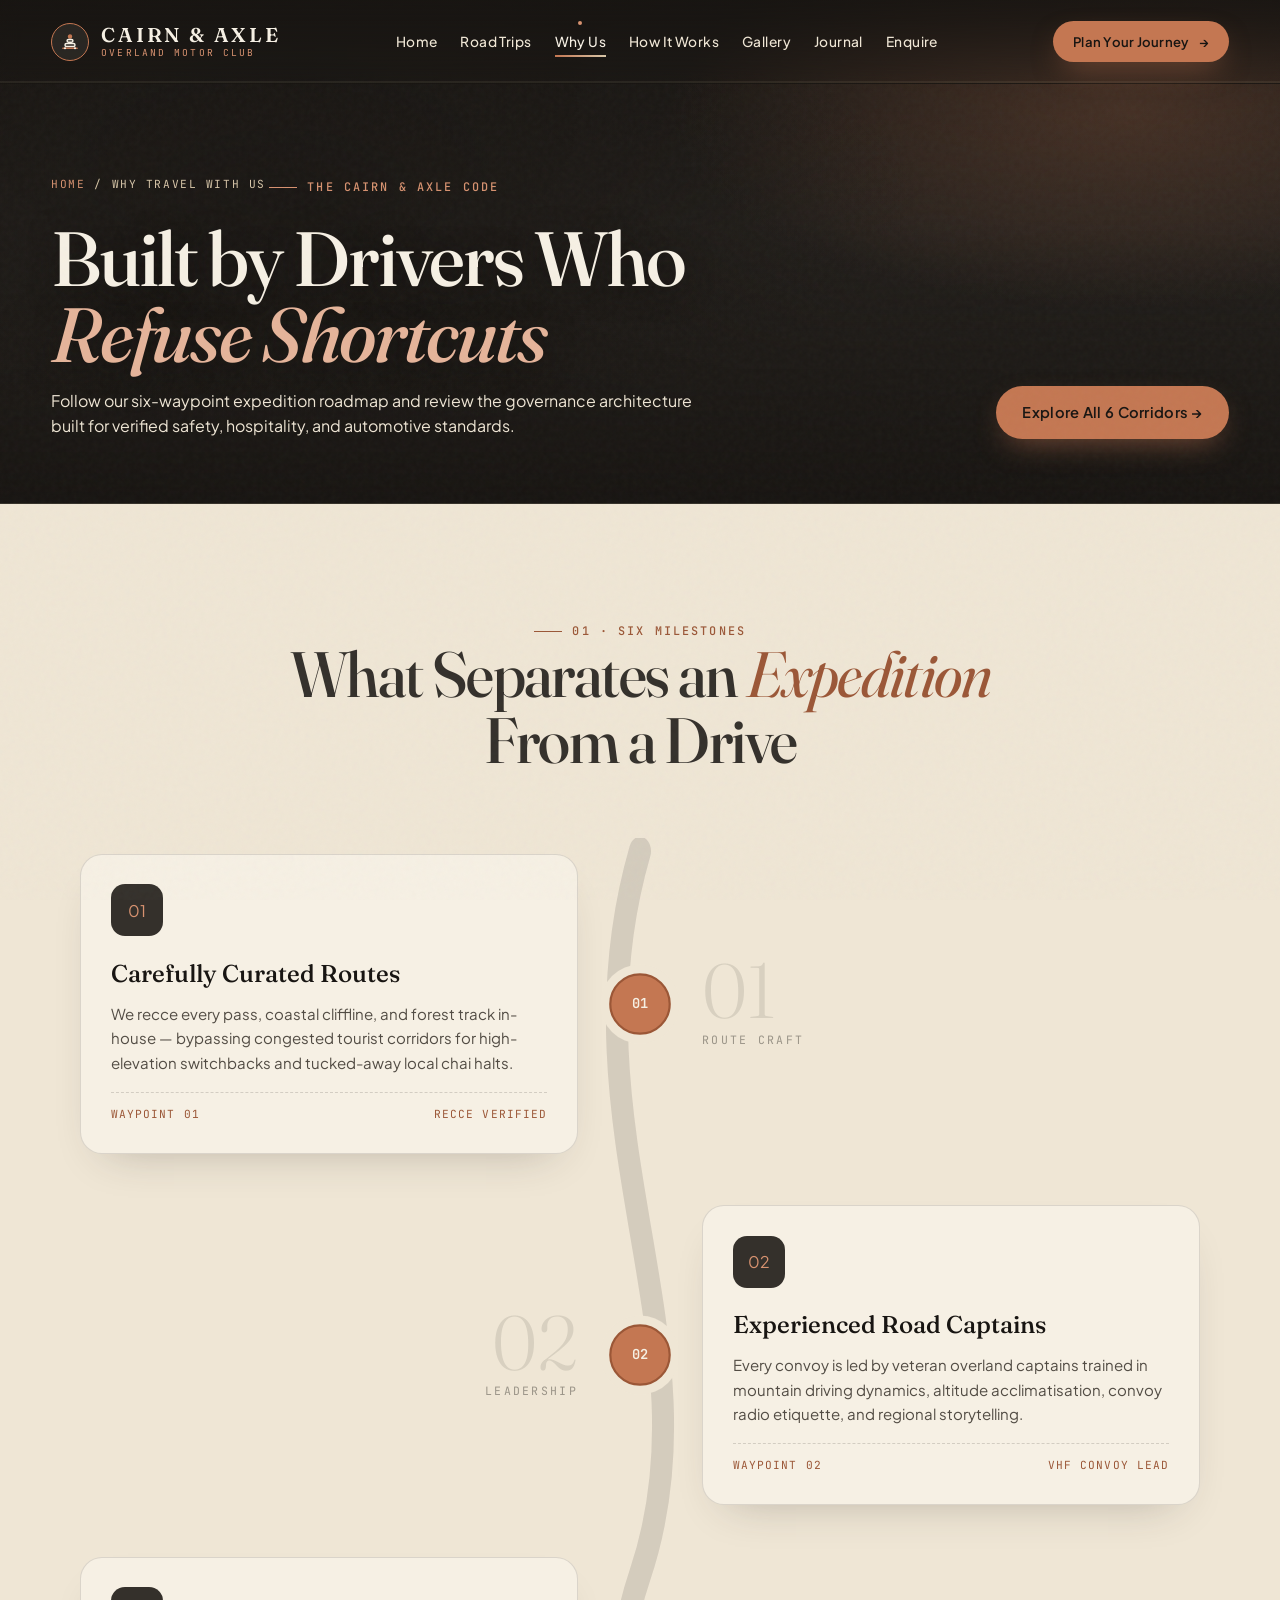
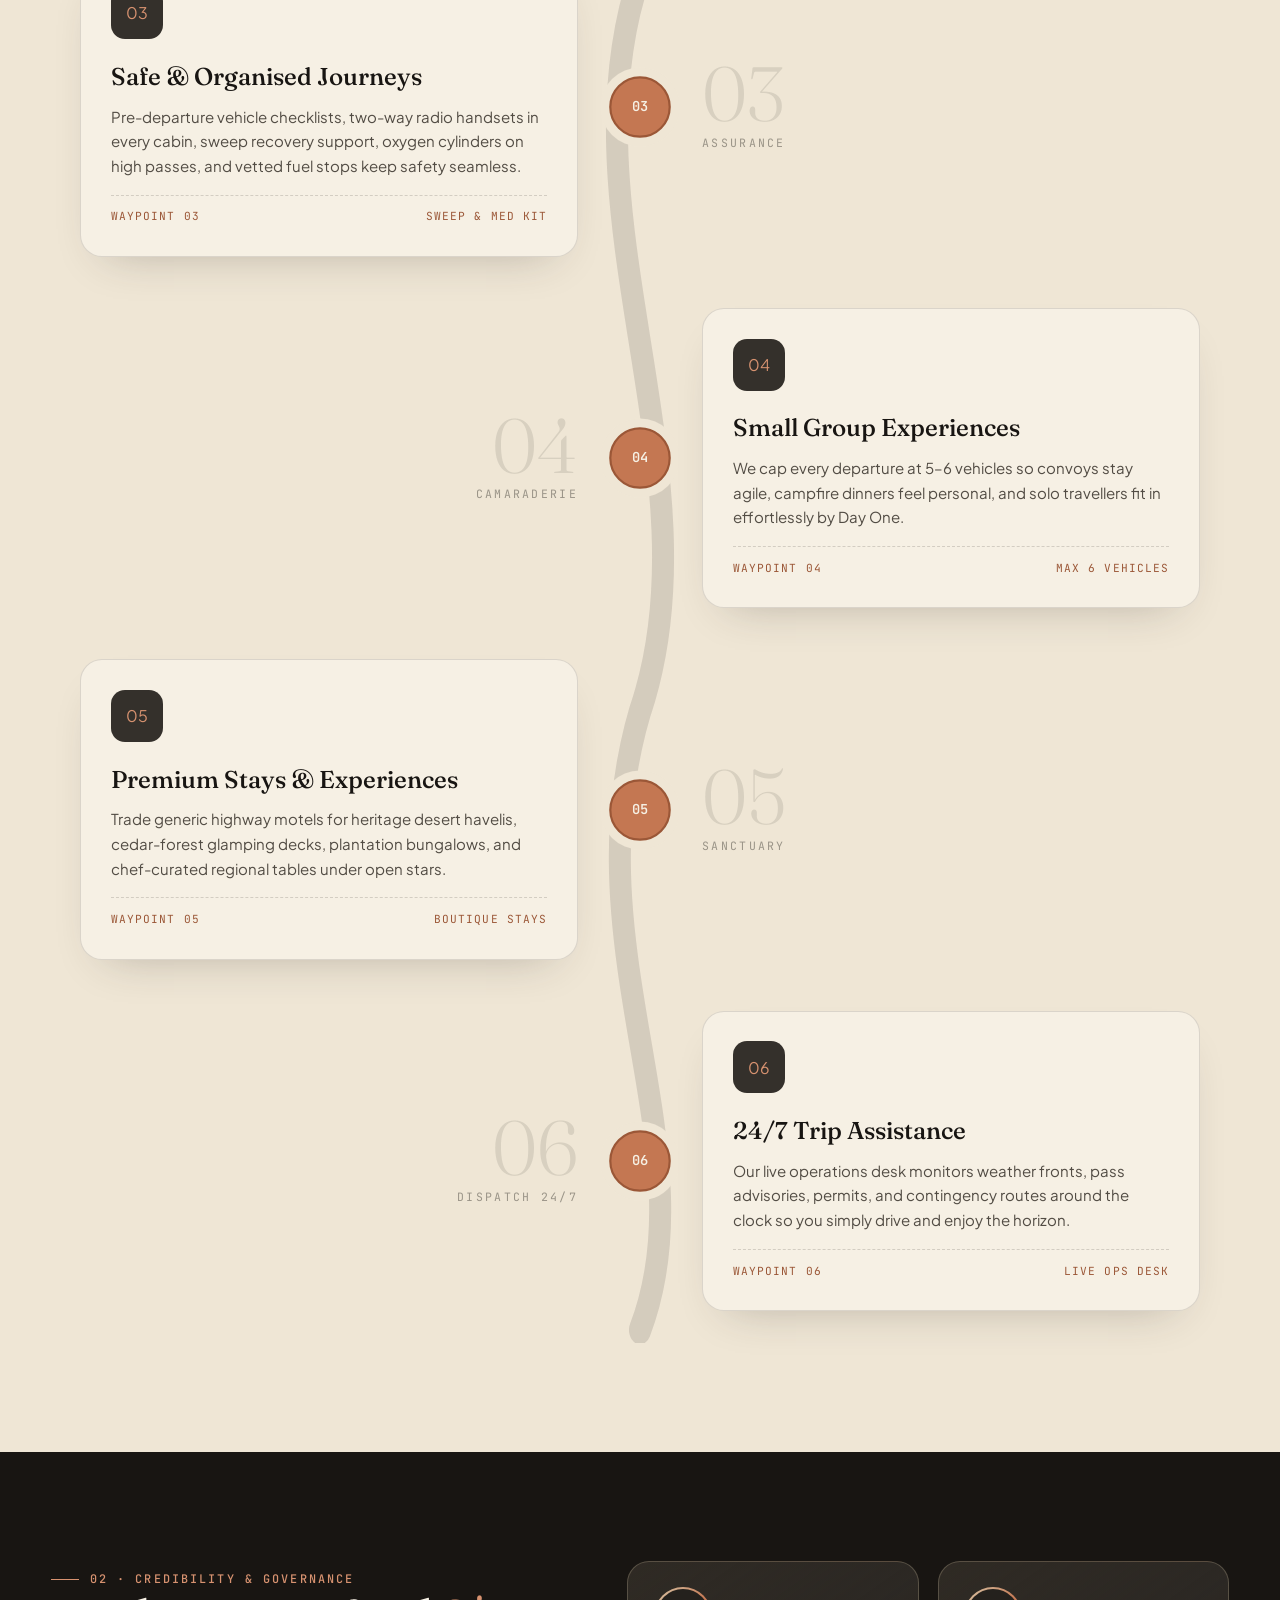
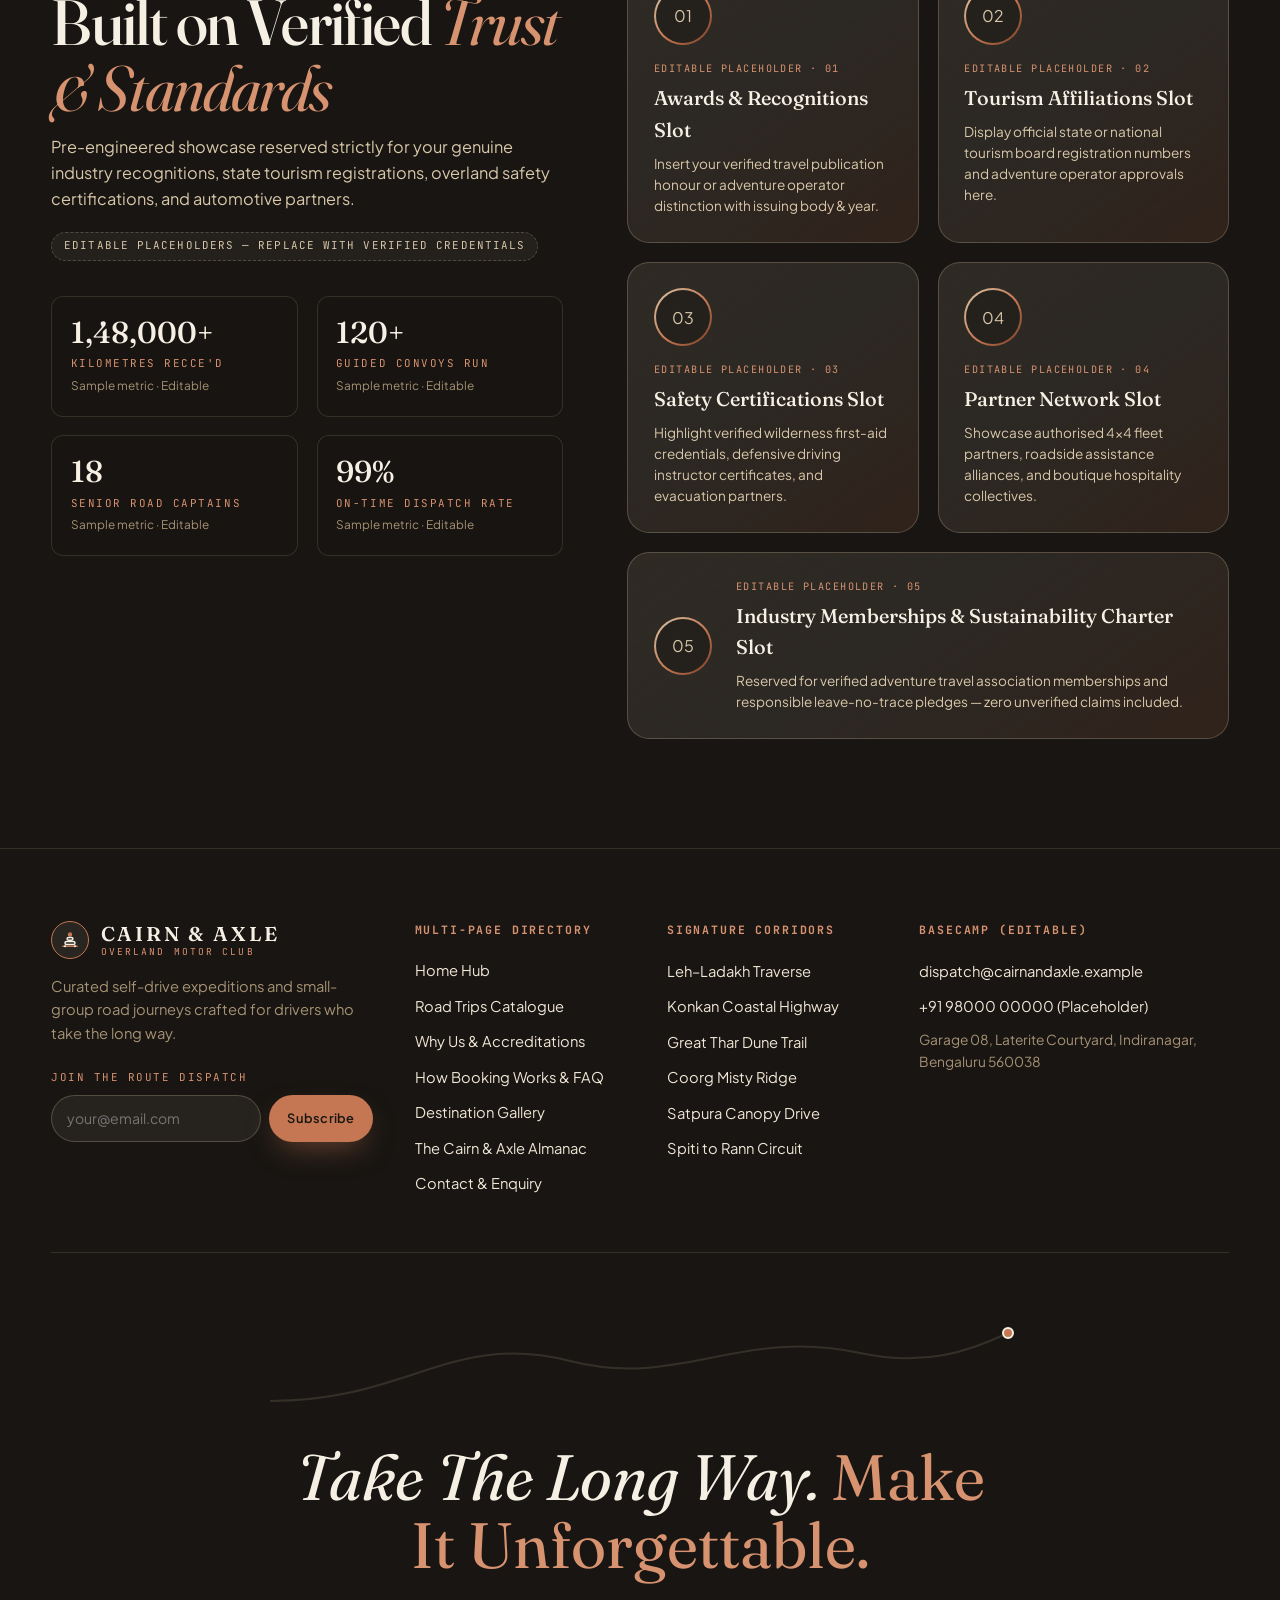
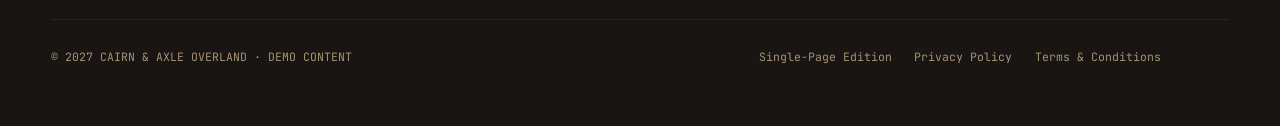
==== about.html @ 03e0a307 "Add Meridian single-page site and Cairn & Axle multi-page overland website" ====
<!DOCTYPE html>
<html lang="en">
<head>
  <meta charset="UTF-8">
  <meta name="viewport" content="width=device-width, initial-scale=1.0">
  <title>Why Travel With Us &amp; Accreditations — CAIRN &amp; AXLE</title>
  <meta name="description" content="Discover Cairn & Axle's six road-trip milestones, experienced road captains, convoy safety systems, and editable accreditation slots.">
  <meta name="theme-color" content="#34302B">
  <link rel="preconnect" href="https://fonts.googleapis.com">
  <link rel="preconnect" href="https://fonts.gstatic.com" crossorigin>
  <link href="https://fonts.googleapis.com/css2?family=Fraunces:ital,opsz,wght@0,9..144,300..800;1,9..144,300..600&family=JetBrains+Mono:wght@400;500;600&family=Plus+Jakarta+Sans:wght@400;500;600;700&display=swap" rel="stylesheet">
  <link rel="stylesheet" href="assets/styles.css">
  <link rel="expect" href="#page-hero" blocking="render">
</head>
<body data-page="about">
  <a href="#main-content" class="skip-link">Skip to main content</a>
  <div class="custom-cursor" id="customCursor" aria-hidden="true"></div>

  <header class="site-header" id="siteHeader">
    <div class="nav-inner">
      <a href="home.html" class="brand-logo"><span class="brand-mark" aria-hidden="true"><svg width="20" height="20" viewBox="0 0 24 24" fill="none" stroke="currentColor" stroke-width="1.75" stroke-linecap="round" stroke-linejoin="round"><circle cx="12" cy="5.5" r="1.8" fill="#C47752" stroke="#C47752"/><rect x="8.5" y="9" width="7" height="3.2" rx="1.6"/><rect x="6" y="13.8" width="12" height="3.6" rx="1.8"/><path d="M3.5 19.5h17" stroke="#C47752" stroke-width="2"/><circle cx="6" cy="19.5" r="1.3" fill="#F6F0E4" stroke="none"/><circle cx="18" cy="19.5" r="1.3" fill="#F6F0E4" stroke="none"/></svg></span><span class="brand-wordmark"><strong>CAIRN &amp; AXLE</strong><span>Overland Motor Club</span></span></a>
      <nav aria-label="Primary navigation">
        <ul class="nav-links">
          <li><a href="home.html" class="nav-link">Home</a></li>
          <li><a href="trips.html" class="nav-link">Road Trips</a></li>
          <li><a href="about.html" class="nav-link is-active" aria-current="page">Why Us</a></li>
          <li><a href="how-it-works.html" class="nav-link">How It Works</a></li>
          <li><a href="gallery.html" class="nav-link">Gallery</a></li>
          <li><a href="journal.html" class="nav-link">Journal</a></li>
          <li><a href="contact.html" class="nav-link">Enquire</a></li>
        </ul>
      </nav>
      <div class="nav-actions">
        <a href="contact.html" class="btn btn--primary nav-cta magnetic"><span>Plan Your Journey</span> &rarr;</a>
        <button type="button" class="menu-toggle" id="menuToggle" aria-expanded="false" aria-controls="mobileDrawer" aria-label="Toggle navigation menu"><span></span><span></span></button>
      </div>
    </div>
    <div class="scroll-progress-track" aria-hidden="true"><div class="scroll-progress-bar" id="scrollProgressBar"></div></div>
  </header>

  <div class="mobile-drawer" id="mobileDrawer" aria-hidden="true">
    <nav aria-label="Mobile navigation">
      <ul class="mobile-nav-list">
        <li><a href="home.html">Home <span>01</span></a></li>
        <li><a href="trips.html">Road Trips <span>02</span></a></li>
        <li><a href="about.html" aria-current="page">Why Us &amp; Accreditations <span>03</span></a></li>
        <li><a href="how-it-works.html">How It Works &amp; FAQ <span>04</span></a></li>
        <li><a href="gallery.html">Visual Gallery <span>05</span></a></li>
        <li><a href="journal.html">Travel Journal <span>06</span></a></li>
        <li><a href="contact.html">Contact &amp; Enquiry <span>07</span></a></li>
      </ul>
    </nav>
    <div class="mobile-drawer-footer"><a href="contact.html" class="btn btn--primary" style="width:100%;">Plan My Road Trip</a></div>
  </div>

  <main id="main-content">
    <section class="page-hero" id="page-hero" aria-labelledby="about-hero-title">
      <div class="hero-backdrop" id="heroParallax">
        <img src="https://images.unsplash.com/photo-1506744038136-46273834b3fb?auto=format&fit=crop&w=1800&q=85" alt="Winding mountain valley road framed by alpine cliffs" class="hero-bg-img" fetchpriority="high" width="1800" height="1000">
      </div>
      <div class="hero-scrim" aria-hidden="true"></div>
      <div class="container page-hero-grid">
        <div>
          <nav class="breadcrumb" aria-label="Breadcrumb"><a href="home.html">Home</a> <span>/</span> <span>Why Travel With Us</span></nav>
          <span class="eyebrow">The Cairn &amp; Axle Code</span>
          <h1 class="page-hero-title" id="about-hero-title" style="margin-top:0.55rem;">Built by Drivers Who <em>Refuse Shortcuts</em></h1>
          <p class="page-hero-desc">Follow our six-waypoint expedition roadmap and review the governance architecture built for verified safety, hospitality, and automotive standards.</p>
        </div>
        <div class="page-hero-meta"><a href="trips.html" class="btn btn--primary">Explore All 6 Corridors &rarr;</a></div>
      </div>
    </section>

    <!-- Winding Roadmap Journey -->
    <section class="section-sand-light" aria-labelledby="why-heading">
      <div class="container">
        <div style="max-width:760px;margin:0 auto 4rem;text-align:center;" data-slide="left">
          <span class="eyebrow eyebrow--dark">01 · Six Milestones</span>
          <h2 class="section-title section-title--on-light" id="why-heading">What Separates an <em>Expedition</em> From a Drive</h2>
        </div>

        <div class="roadmap-wrapper" id="roadmapWrapper">
          <div class="roadmap-spine" aria-hidden="true">
            <svg viewBox="0 0 240 1600" preserveAspectRatio="none">
              <path class="roadmap-asphalt" d="M 120 10 C 40 220, 200 380, 120 560 C 40 740, 200 940, 120 1120 C 50 1300, 190 1450, 120 1590" />
              <path class="roadmap-centerline" id="whyRoadmapPath" d="M 120 10 C 40 220, 200 380, 120 560 C 40 740, 200 940, 120 1120 C 50 1300, 190 1450, 120 1590" />
            </svg>
          </div>
          <div class="roadmap-stops">
            <article class="roadmap-stop" data-reveal>
              <div class="stop-card"><div class="stop-icon" aria-hidden="true">01</div><h3>Carefully Curated Routes</h3><p>We recce every pass, coastal cliffline, and forest track in-house — bypassing congested tourist corridors for high-elevation switchbacks and tucked-away local chai halts.</p><div class="stop-meta"><span>WAYPOINT 01</span><span>RECCE VERIFIED</span></div></div>
              <div class="stop-node" aria-hidden="true">01</div>
              <div class="stop-ghost" aria-hidden="true"><strong>01</strong><span>ROUTE CRAFT</span></div>
            </article>
            <article class="roadmap-stop" data-reveal>
              <div class="stop-ghost" aria-hidden="true"><strong>02</strong><span>LEADERSHIP</span></div>
              <div class="stop-node" aria-hidden="true">02</div>
              <div class="stop-card"><div class="stop-icon" aria-hidden="true">02</div><h3>Experienced Road Captains</h3><p>Every convoy is led by veteran overland captains trained in mountain driving dynamics, altitude acclimatisation, convoy radio etiquette, and regional storytelling.</p><div class="stop-meta"><span>WAYPOINT 02</span><span>VHF CONVOY LEAD</span></div></div>
            </article>
            <article class="roadmap-stop" data-reveal>
              <div class="stop-card"><div class="stop-icon" aria-hidden="true">03</div><h3>Safe &amp; Organised Journeys</h3><p>Pre-departure vehicle checklists, two-way radio handsets in every cabin, sweep recovery support, oxygen cylinders on high passes, and vetted fuel stops keep safety seamless.</p><div class="stop-meta"><span>WAYPOINT 03</span><span>SWEEP &amp; MED KIT</span></div></div>
              <div class="stop-node" aria-hidden="true">03</div>
              <div class="stop-ghost" aria-hidden="true"><strong>03</strong><span>ASSURANCE</span></div>
            </article>
            <article class="roadmap-stop" data-reveal>
              <div class="stop-ghost" aria-hidden="true"><strong>04</strong><span>CAMARADERIE</span></div>
              <div class="stop-node" aria-hidden="true">04</div>
              <div class="stop-card"><div class="stop-icon" aria-hidden="true">04</div><h3>Small Group Experiences</h3><p>We cap every departure at 5–6 vehicles so convoys stay agile, campfire dinners feel personal, and solo travellers fit in effortlessly by Day One.</p><div class="stop-meta"><span>WAYPOINT 04</span><span>MAX 6 VEHICLES</span></div></div>
            </article>
            <article class="roadmap-stop" data-reveal>
              <div class="stop-card"><div class="stop-icon" aria-hidden="true">05</div><h3>Premium Stays &amp; Experiences</h3><p>Trade generic highway motels for heritage desert havelis, cedar-forest glamping decks, plantation bungalows, and chef-curated regional tables under open stars.</p><div class="stop-meta"><span>WAYPOINT 05</span><span>BOUTIQUE STAYS</span></div></div>
              <div class="stop-node" aria-hidden="true">05</div>
              <div class="stop-ghost" aria-hidden="true"><strong>05</strong><span>SANCTUARY</span></div>
            </article>
            <article class="roadmap-stop" data-reveal>
              <div class="stop-ghost" aria-hidden="true"><strong>06</strong><span>DISPATCH 24/7</span></div>
              <div class="stop-node" aria-hidden="true">06</div>
              <div class="stop-card"><div class="stop-icon" aria-hidden="true">06</div><h3>24/7 Trip Assistance</h3><p>Our live operations desk monitors weather fronts, pass advisories, permits, and contingency routes around the clock so you simply drive and enjoy the horizon.</p><div class="stop-meta"><span>WAYPOINT 06</span><span>LIVE OPS DESK</span></div></div>
            </article>
          </div>
        </div>
      </div>
    </section>

    <!-- Awards & Accreditations (Editable Placeholders) -->
    <section class="section-obsidian" id="credentials" aria-labelledby="credentials-heading">
      <div class="container">
        <div class="credentials-layout">
          <div data-slide="left">
            <span class="eyebrow">02 · Credibility &amp; Governance</span>
            <h2 class="section-title" id="credentials-heading">Built on Verified <em>Trust &amp; Standards</em></h2>
            <p class="section-lead">Pre-engineered showcase reserved strictly for your genuine industry recognitions, state tourism registrations, overland safety certifications, and automotive partners.</p>
            <div style="margin-top:1.15rem;"><span class="demo-pill">Editable Placeholders — Replace With Verified Credentials</span></div>
            <div class="metrics-grid">
              <div class="metric-box" data-slide="left" data-slide-delay="1"><div class="metric-value" data-counter="148000" data-suffix="+">0</div><span class="metric-label">Kilometres Recce'd</span><span class="metric-note">Sample metric · Editable</span></div>
              <div class="metric-box" data-slide="right" data-slide-delay="2"><div class="metric-value" data-counter="120" data-suffix="+">0</div><span class="metric-label">Guided Convoys Run</span><span class="metric-note">Sample metric · Editable</span></div>
              <div class="metric-box" data-slide="left" data-slide-delay="3"><div class="metric-value" data-counter="18" data-suffix="">0</div><span class="metric-label">Senior Road Captains</span><span class="metric-note">Sample metric · Editable</span></div>
              <div class="metric-box" data-slide="right" data-slide-delay="4"><div class="metric-value" data-counter="99" data-suffix="%">0</div><span class="metric-label">On-Time Dispatch Rate</span><span class="metric-note">Sample metric · Editable</span></div>
            </div>
          </div>

          <div class="crest-grid" data-reveal>
            <article class="crest-card"><div class="crest-emblem"><div class="crest-emblem-inner">01</div></div><span class="crest-tag">Editable Placeholder · 01</span><h3>Awards &amp; Recognitions Slot</h3><p>Insert your verified travel publication honour or adventure operator distinction with issuing body &amp; year.</p></article>
            <article class="crest-card"><div class="crest-emblem"><div class="crest-emblem-inner">02</div></div><span class="crest-tag">Editable Placeholder · 02</span><h3>Tourism Affiliations Slot</h3><p>Display official state or national tourism board registration numbers and adventure operator approvals here.</p></article>
            <article class="crest-card"><div class="crest-emblem"><div class="crest-emblem-inner">03</div></div><span class="crest-tag">Editable Placeholder · 03</span><h3>Safety Certifications Slot</h3><p>Highlight verified wilderness first-aid credentials, defensive driving instructor certificates, and evacuation partners.</p></article>
            <article class="crest-card"><div class="crest-emblem"><div class="crest-emblem-inner">04</div></div><span class="crest-tag">Editable Placeholder · 04</span><h3>Partner Network Slot</h3><p>Showcase authorised 4x4 fleet partners, roadside assistance alliances, and boutique hospitality collectives.</p></article>
            <article class="crest-card"><div class="crest-emblem"><div class="crest-emblem-inner">05</div></div><div><span class="crest-tag">Editable Placeholder · 05</span><h3>Industry Memberships &amp; Sustainability Charter Slot</h3><p>Reserved for verified adventure travel association memberships and responsible leave-no-trace pledges — zero unverified claims included.</p></div></article>
          </div>
        </div>
      </div>
    </section>
  </main>

  <footer class="site-footer" id="footer">
    <div class="container">
      <div class="footer-grid">
        <div class="footer-brand" data-slide="left">
          <a href="home.html" class="brand-logo"><span class="brand-mark" aria-hidden="true"><svg width="20" height="20" viewBox="0 0 24 24" fill="none" stroke="currentColor" stroke-width="1.75" stroke-linecap="round" stroke-linejoin="round"><circle cx="12" cy="5.5" r="1.8" fill="#C47752" stroke="#C47752"/><rect x="8.5" y="9" width="7" height="3.2" rx="1.6"/><rect x="6" y="13.8" width="12" height="3.6" rx="1.8"/><path d="M3.5 19.5h17" stroke="#C47752" stroke-width="2"/><circle cx="6" cy="19.5" r="1.3" fill="#F6F0E4" stroke="none"/><circle cx="18" cy="19.5" r="1.3" fill="#F6F0E4" stroke="none"/></svg></span><span class="brand-wordmark"><strong>CAIRN &amp; AXLE</strong><span>Overland Motor Club</span></span></a>
          <p>Curated self-drive expeditions and small-group road journeys crafted for drivers who take the long way.</p>
          <form class="newsletter-form" id="newsletterForm" novalidate>
            <label for="nl-email" style="font-family:var(--font-mono);font-size:0.68rem;letter-spacing:0.14em;text-transform:uppercase;color:var(--terracotta-light);">Join The Route Dispatch</label>
            <div class="newsletter-row"><input type="email" id="nl-email" required autocomplete="email" placeholder="your@email.com"><button type="submit" class="btn btn--primary" style="padding:0.68rem 1.15rem;font-size:0.8rem;">Subscribe</button></div>
            <div class="newsletter-status" id="newsletterStatus" role="status" aria-live="polite"></div>
          </form>
        </div>
        <div class="footer-col" data-slide="left" data-slide-delay="1">
          <h3>Multi-Page Directory</h3>
          <ul class="footer-links">
            <li><a href="home.html">Home Hub</a></li>
            <li><a href="trips.html">Road Trips Catalogue</a></li>
            <li><a href="about.html">Why Us &amp; Accreditations</a></li>
            <li><a href="how-it-works.html">How Booking Works &amp; FAQ</a></li>
            <li><a href="gallery.html">Destination Gallery</a></li>
            <li><a href="journal.html">The Cairn &amp; Axle Almanac</a></li>
            <li><a href="contact.html">Contact &amp; Enquiry</a></li>
          </ul>
        </div>
        <div class="footer-col" data-slide="right" data-slide-delay="2">
          <h3>Signature Corridors</h3>
          <ul class="footer-links">
            <li><a href="trip-detail.html?id=leh-ladakh">Leh–Ladakh Traverse</a></li>
            <li><a href="trip-detail.html?id=konkan-coast">Konkan Coastal Highway</a></li>
            <li><a href="trip-detail.html?id=thar-desert">Great Thar Dune Trail</a></li>
            <li><a href="trip-detail.html?id=coorg-ridge">Coorg Misty Ridge</a></li>
            <li><a href="trip-detail.html?id=satpura-canopy">Satpura Canopy Drive</a></li>
            <li><a href="trip-detail.html?id=spiti-rann">Spiti to Rann Circuit</a></li>
          </ul>
        </div>
        <div class="footer-col" data-slide="right" data-slide-delay="3">
          <h3>Basecamp (Editable)</h3>
          <ul class="footer-links">
            <li><a href="mailto:dispatch@cairnandaxle.example">dispatch@cairnandaxle.example</a></li>
            <li><a href="tel:+910000000000">+91 98000 00000 (Placeholder)</a></li>
            <li style="color:var(--sand-muted);font-size:0.86rem;">Garage 08, Laterite Courtyard, Indiranagar, Bengaluru 560038</li>
          </ul>
        </div>
      </div>
      <div class="footer-finale" id="footerFinale">
        <svg class="footer-road-svg" viewBox="0 0 760 110" aria-hidden="true"><path class="footer-road-base" d="M 10 92 C 150 92, 190 22, 310 52 C 420 80, 480 18, 600 44 C 665 58, 710 42, 748 24"/><path class="footer-road-draw" id="footerRoadDraw" d="M 10 92 C 150 92, 190 22, 310 52 C 420 80, 480 18, 600 44 C 665 58, 710 42, 748 24"/><circle cx="748" cy="24" r="5" fill="#C47752" stroke="#F6F0E4" stroke-width="2"/></svg>
        <p class="footer-closing-quote" data-slide="left">Take The Long Way. <span>Make It Unforgettable.</span></p>
      </div>
      <div class="footer-bottom">
        <span>&copy; 2027 CAIRN &amp; AXLE OVERLAND · DEMO CONTENT</span>
        <div class="footer-legal">
          <a href="index.html">Single-Page Edition</a>
          <button type="button" data-legal="privacy">Privacy Policy</button>
          <button type="button" data-legal="terms">Terms &amp; Conditions</button>
        </div>
      </div>
    </div>
  </footer>

  <button type="button" class="scroll-top-btn" id="scrollTopBtn" aria-label="Scroll back to top">&uarr;</button>
  <dialog class="editorial-dialog" id="legalDialog" closedby="any" aria-labelledby="legalDialogTitle">
    <div class="dialog-header"><h2 id="legalDialogTitle" style="font-family:var(--font-display);font-size:1.4rem;font-weight:500;">Policy</h2><form method="dialog"><button type="submit" class="dialog-close-btn" aria-label="Close legal modal" autofocus>&times;</button></form></div>
    <div class="dossier-body story-article" id="legalDialogBody"></div>
  </dialog>

  <script src="assets/data.js"></script>
  <script src="assets/app.js"></script>
</body>
</html>
---- assets/styles.css ----
/* ==========================================================================
   CAIRN & AXLE — MULTI-PAGE DESIGN SYSTEM (assets/styles.css)
   Strict 3-Colour Brand Palette + Derived Shades/Tints/Alphas Only:
     Primary   : Charcoal Brown   #34302B
     Secondary : Burnt Terracotta #C47752
     Tertiary  : Desert Sand      #D8C7A9
   ========================================================================== */

/* Cross-Document View Transitions (Progressive Enhancement) */
@view-transition {
  navigation: auto;
}
@media (prefers-reduced-motion: reduce) {
  @view-transition {
    navigation: none;
  }
}
@media (prefers-reduced-motion: no-preference) {
  ::view-transition-old(root) {
    animation: 0.28s cubic-bezier(0.22, 1, 0.36, 1) both vt-fade-out;
  }
  ::view-transition-new(root) {
    animation: 0.36s cubic-bezier(0.22, 1, 0.36, 1) both vt-fade-in;
  }
  @keyframes vt-fade-out {
    to { opacity: 0; transform: translateX(-18px); }
  }
  @keyframes vt-fade-in {
    from { opacity: 0; transform: translateX(18px); }
  }
}

:root {
  --charcoal: #34302B;
  --charcoal-deep: #24211D;
  --charcoal-obsidian: #181512;
  --charcoal-elevated: #3E3933;
  --charcoal-muted: #524C44;

  --terracotta: #C47752;
  --terracotta-light: #D79270;
  --terracotta-pale: #E5B49A;
  --terracotta-deep: #9B5737;
  --terracotta-dark: #743E25;

  --sand: #D8C7A9;
  --sand-light: #EFE6D5;
  --sand-paper: #F6F0E4;
  --sand-deep: #BFA986;
  --sand-muted: #A69274;

  --sand-25: rgba(216, 199, 169, 0.25);
  --sand-15: rgba(216, 199, 169, 0.15);
  --sand-08: rgba(216, 199, 169, 0.08);

  --font-display: 'Fraunces', Georgia, 'Times New Roman', serif;
  --font-sans: 'Plus Jakarta Sans', system-ui, -apple-system, 'Segoe UI', sans-serif;
  --font-mono: 'JetBrains Mono', ui-monospace, SFMono-Regular, monospace;

  --container-max: 1360px;
  --gutter: clamp(1.25rem, 4vw, 3.25rem);
  --header-h: 84px;
  --header-h-compact: 66px;

  --radius-sm: 4px;
  --radius-md: 12px;
  --radius-lg: 22px;
  --radius-pill: 999px;
  --shadow-deep: 0 28px 65px -20px rgba(24, 21, 18, 0.65);
  --shadow-soft: 0 18px 40px -18px rgba(24, 21, 18, 0.35);
  --ease-editorial: cubic-bezier(0.22, 1, 0.36, 1);
  --ease-spring: cubic-bezier(0.34, 1.45, 0.64, 1);
  --slide-dist: clamp(44px, 6vw, 88px);
}

*, *::before, *::after { box-sizing: border-box; margin: 0; padding: 0; }

html {
  scroll-behavior: smooth;
  scroll-padding-top: calc(var(--header-h-compact) + 18px);
  background-color: var(--charcoal-obsidian);
  color: var(--sand-paper);
  font-family: var(--font-sans);
  font-size: 16px;
  line-height: 1.6;
  -webkit-font-smoothing: antialiased;
  overflow-x: clip;
}
@media (prefers-reduced-motion: reduce) { html { scroll-behavior: auto; } }

body {
  background-color: var(--charcoal-obsidian);
  color: var(--sand-paper);
  overflow-x: clip;
  position: relative;
}
body::after {
  content: "";
  position: fixed;
  inset: 0;
  pointer-events: none;
  z-index: 900;
  opacity: 0.032;
  background-image: url("data:image/svg+xml,%3Csvg viewBox='0 0 200 200' xmlns='http://www.w3.org/2000/svg'%3E%3Cfilter id='n'%3E%3CfeTurbulence type='fractalNoise' baseFrequency='0.85' numOctaves='3' stitchTiles='stitch'/%3E%3C/filter%3E%3Crect width='100%25' height='100%25' filter='url(%23n)'/%3E%3C/svg%3E");
}

img { display: block; max-width: 100%; height: auto; }
a { color: inherit; text-decoration: none; }
button, input, select, textarea { font: inherit; color: inherit; }
button { background: none; border: none; cursor: pointer; }
:focus-visible { outline: 2px solid var(--terracotta-light); outline-offset: 3px; }

.container { width: min(100% - (var(--gutter) * 2), var(--container-max)); margin-inline: auto; }

.visually-hidden:where(:not(:focus-within, :active)) {
  position: absolute !important;
  clip-path: inset(50%) !important;
  overflow: hidden !important;
  width: 1px !important;
  height: 1px !important;
  margin: -1px !important;
  padding: 0 !important;
  border: 0 !important;
  white-space: nowrap !important;
}

.skip-link {
  position: fixed;
  top: 12px;
  left: 16px;
  z-index: 2000;
  padding: 0.75rem 1.25rem;
  background: var(--terracotta);
  color: var(--charcoal-obsidian);
  font-weight: 700;
  border-radius: var(--radius-pill);
  transform: translateY(-150%);
}
.skip-link:focus { transform: translateY(0); }

.eyebrow {
  display: inline-flex;
  align-items: center;
  gap: 0.65rem;
  font-family: var(--font-mono);
  font-size: 0.74rem;
  font-weight: 500;
  letter-spacing: 0.18em;
  text-transform: uppercase;
  color: var(--terracotta-light);
}
.eyebrow::before { content: ""; width: 28px; height: 1px; background: currentColor; }
.eyebrow--dark { color: var(--terracotta-deep); }

.section-title {
  font-family: var(--font-display);
  font-weight: 500;
  font-variation-settings: "opsz" 96;
  letter-spacing: -0.025em;
  line-height: 1.04;
  font-size: clamp(2.25rem, 5vw, 4.35rem);
}
.section-title em { font-style: italic; font-weight: 400; color: var(--terracotta-light); }
.section-title--on-light em { color: var(--terracotta-deep); }

.demo-pill {
  display: inline-flex;
  align-items: center;
  gap: 0.45rem;
  padding: 0.3rem 0.75rem;
  border-radius: var(--radius-pill);
  font-family: var(--font-mono);
  font-size: 0.68rem;
  letter-spacing: 0.1em;
  text-transform: uppercase;
  border: 1px dashed var(--sand-25);
  color: var(--sand);
  background: rgba(52, 48, 43, 0.45);
}
.demo-pill--light {
  border-color: rgba(52, 48, 43, 0.35);
  color: var(--charcoal);
  background: rgba(216, 199, 169, 0.45);
}

.editorial-photo {
  filter: contrast(1.04) saturate(0.92) sepia(0.08);
  background-color: var(--charcoal);
}

/* Buttons & Magnetic */
.btn {
  position: relative;
  display: inline-flex;
  align-items: center;
  justify-content: center;
  gap: 0.65rem;
  padding: 0.92rem 1.65rem;
  border-radius: var(--radius-pill);
  font-weight: 600;
  font-size: 0.92rem;
  letter-spacing: 0.02em;
  transition: background-color 0.3s var(--ease-editorial), color 0.3s var(--ease-editorial), border-color 0.3s var(--ease-editorial), box-shadow 0.35s var(--ease-editorial);
  will-change: transform;
  overflow: hidden;
}
.btn--primary {
  background: var(--terracotta);
  color: var(--charcoal-obsidian);
  box-shadow: 0 12px 30px -10px rgba(196, 119, 82, 0.55);
}
.btn--primary:hover { background: var(--terracotta-light); box-shadow: 0 18px 36px -10px rgba(196, 119, 82, 0.72); }
.btn--secondary {
  background: rgba(216, 199, 169, 0.10);
  color: var(--sand-paper);
  border: 1px solid var(--sand-25);
  backdrop-filter: blur(8px);
}
.btn--secondary:hover { background: var(--sand); color: var(--charcoal-obsidian); border-color: var(--sand); }
.btn--dark { background: var(--charcoal); color: var(--sand-paper); }
.btn--dark:hover { background: var(--charcoal-obsidian); }
.btn--ghost-dark { border: 1px solid rgba(52, 48, 43, 0.35); color: var(--charcoal); }
.btn--ghost-dark:hover { background: var(--charcoal); color: var(--sand-paper); }
.btn svg { width: 17px; height: 17px; flex-shrink: 0; transition: transform 0.35s var(--ease-editorial); }
.btn:hover svg.arrow-glide { transform: translateX(4px); }

/* Custom Desktop Cursor */
.custom-cursor {
  position: fixed; top: 0; left: 0; width: 16px; height: 16px;
  border-radius: 50%; border: 1.5px solid var(--terracotta-light);
  background: rgba(196, 119, 82, 0.16); pointer-events: none; z-index: 2500;
  transform: translate3d(-100px, -100px, 0); display: none;
  align-items: center; justify-content: center;
  font-family: var(--font-mono); font-size: 0.62rem; font-weight: 600;
  letter-spacing: 0.12em; text-transform: uppercase; color: var(--charcoal-obsidian);
  transition: width 0.28s var(--ease-editorial), height 0.28s var(--ease-editorial), background-color 0.28s var(--ease-editorial), border-color 0.28s var(--ease-editorial);
}
@media (hover: hover) and (pointer: fine) and (prefers-reduced-motion: no-preference) {
  .custom-cursor.is-active { display: flex; }
  .custom-cursor.is-labeled { width: 78px; height: 78px; background: var(--terracotta); border-color: var(--sand-paper); box-shadow: 0 12px 32px rgba(24, 21, 18, 0.45); }
  .custom-cursor.is-link { width: 34px; height: 34px; background: rgba(216, 199, 169, 0.22); border-color: var(--sand); }
}

/* Sticky Transforming Header */
.site-header {
  position: fixed; top: 0; left: 0; right: 0; height: var(--header-h); z-index: 1000;
  display: flex; align-items: center;
  background: linear-gradient(180deg, rgba(24, 21, 18, 0.82) 0%, rgba(24, 21, 18, 0.15) 100%);
  border-bottom: 1px solid transparent;
  transition: background-color 0.4s var(--ease-editorial), height 0.4s var(--ease-editorial), border-color 0.4s var(--ease-editorial);
  view-transition-name: site-header;
}
.site-header.is-scrolled {
  height: var(--header-h-compact);
  background: rgba(28, 25, 22, 0.92);
  backdrop-filter: blur(14px);
  border-bottom-color: var(--sand-15);
  box-shadow: 0 12px 36px -14px rgba(12, 10, 9, 0.7);
}
@media (prefers-reduced-motion: no-preference) {
  @supports ((animation-timeline: scroll()) and (animation-range: 0% 100%)) {
    @keyframes header-condense {
      from { height: var(--header-h); background-color: rgba(24, 21, 18, 0.24); border-bottom-color: transparent; }
      to { height: var(--header-h-compact); background-color: rgba(28, 25, 22, 0.94); border-bottom-color: rgba(216, 199, 169, 0.16); }
    }
    .site-header {
      backdrop-filter: blur(10px);
      animation: header-condense auto linear both;
      animation-timeline: scroll(block root);
      animation-range: 0px 140px;
    }
  }
}

.nav-inner { width: min(100% - (var(--gutter) * 2), var(--container-max)); margin-inline: auto; display: flex; align-items: center; justify-content: space-between; gap: 1.25rem; }
.brand-logo { display: inline-flex; align-items: center; gap: 0.75rem; flex-shrink: 0; }
.brand-mark { width: 38px; height: 38px; display: grid; place-items: center; border-radius: 50%; border: 1px solid var(--terracotta); background: rgba(52, 48, 43, 0.65); color: var(--sand-paper); transition: transform 0.5s var(--ease-editorial), border-color 0.3s ease; }
.brand-logo:hover .brand-mark { transform: rotate(22deg); border-color: var(--sand); }
.brand-wordmark { display: flex; flex-direction: column; line-height: 1; }
.brand-wordmark strong { font-family: var(--font-display); font-size: 1.25rem; font-weight: 600; letter-spacing: 0.14em; color: var(--sand-paper); }
.brand-wordmark span { font-family: var(--font-mono); font-size: 0.6rem; letter-spacing: 0.22em; text-transform: uppercase; color: var(--terracotta-light); margin-top: 3px; }

.nav-links { display: flex; align-items: center; gap: clamp(0.95rem, 1.8vw, 1.95rem); list-style: none; }
.nav-link { position: relative; font-size: 0.86rem; font-weight: 500; letter-spacing: 0.03em; color: var(--sand-light); padding: 0.4rem 0; transition: color 0.25s ease; }
.nav-link::after { content: ""; position: absolute; left: 0; right: 0; bottom: 0; height: 2px; background: linear-gradient(90deg, var(--terracotta), var(--sand)); transform: scaleX(0); transform-origin: left center; transition: transform 0.35s var(--ease-editorial); }
.nav-link:hover, .nav-link.is-active, .nav-link[aria-current="page"] { color: var(--sand-paper); }
.nav-link:hover::after, .nav-link.is-active::after, .nav-link[aria-current="page"]::after { transform: scaleX(1); }
.nav-link.is-active::before, .nav-link[aria-current="page"]::before { content: ""; position: absolute; left: 50%; top: -6px; width: 4px; height: 4px; border-radius: 50%; background: var(--terracotta-light); transform: translateX(-50%); }

.nav-actions { display: flex; align-items: center; gap: 0.85rem; }
.nav-cta { padding: 0.64rem 1.25rem; font-size: 0.82rem; }

.scroll-progress-track { position: absolute; left: 0; right: 0; bottom: 0; height: 2px; background: rgba(216, 199, 169, 0.08); pointer-events: none; }
.scroll-progress-bar { height: 100%; width: 100%; background: linear-gradient(90deg, var(--terracotta-deep), var(--terracotta-light), var(--sand)); transform-origin: left center; transform: scaleX(0); }
@media (prefers-reduced-motion: no-preference) {
  @supports ((animation-timeline: scroll()) and (animation-range: 0% 100%)) {
    @keyframes route-progress { from { transform: scaleX(0); } to { transform: scaleX(1); } }
    .scroll-progress-bar { animation: route-progress auto linear both; animation-timeline: scroll(block root); animation-range: 0% 100%; }
  }
}

.menu-toggle { display: none; width: 44px; height: 44px; border-radius: 50%; border: 1px solid var(--sand-25); align-items: center; justify-content: center; flex-direction: column; gap: 5px; background: rgba(52, 48, 43, 0.72); }
.menu-toggle span { display: block; width: 18px; height: 1.5px; background: var(--sand-paper); transition: transform 0.35s var(--ease-editorial); }
.menu-toggle[aria-expanded="true"] span:nth-child(1) { transform: translateY(3.25px) rotate(45deg); }
.menu-toggle[aria-expanded="true"] span:nth-child(2) { transform: translateY(-3.25px) rotate(-45deg); }

.mobile-drawer {
  position: fixed; inset: 0; z-index: 950;
  background: radial-gradient(circle at 80% 15%, rgba(196, 119, 82, 0.20), transparent 55%), var(--charcoal-obsidian);
  padding: calc(var(--header-h) + 1.5rem) var(--gutter) 2.5rem;
  display: flex; flex-direction: column; justify-content: space-between;
  opacity: 0; visibility: hidden; clip-path: inset(0 0 100% 0);
  transition: clip-path 0.55s var(--ease-editorial), opacity 0.35s ease, visibility 0.45s;
}
.mobile-drawer.is-open { opacity: 1; visibility: visible; clip-path: inset(0 0 0 0); }
.mobile-nav-list { list-style: none; display: flex; flex-direction: column; gap: 0.45rem; }
.mobile-nav-list a { display: flex; align-items: baseline; justify-content: space-between; padding: 0.7rem 0; border-bottom: 1px solid var(--sand-08); font-family: var(--font-display); font-size: clamp(1.55rem, 6vw, 2.2rem); color: var(--sand-paper); transition: color 0.25s ease, padding-left 0.3s var(--ease-editorial); }
.mobile-nav-list a span { font-family: var(--font-mono); font-size: 0.72rem; color: var(--terracotta-light); }
.mobile-nav-list a:hover, .mobile-nav-list a[aria-current="page"] { color: var(--terracotta-light); padding-left: 0.55rem; }
.mobile-drawer-footer { display: flex; flex-direction: column; gap: 0.85rem; padding-top: 1.5rem; border-top: 1px solid var(--sand-15); }

/* ==========================================================================
   MULTI-PAGE EDITORIAL HEROES
   ========================================================================== */
.hero {
  position: relative; min-height: 100svh; padding: calc(var(--header-h) + 2.25rem) 0 4rem;
  display: flex; flex-direction: column; justify-content: space-between; overflow: clip;
  background-color: var(--charcoal-obsidian); isolation: isolate;
}
.page-hero {
  position: relative;
  min-height: clamp(410px, 56vh, 560px);
  padding: calc(var(--header-h) + 3.25rem) 0 4rem;
  display: flex;
  flex-direction: column;
  justify-content: flex-end;
  overflow: clip;
  background-color: var(--charcoal-obsidian);
  isolation: isolate;
  border-bottom: 1px solid var(--sand-15);
}
.hero-backdrop { position: absolute; inset: -6% 0 -6% 0; z-index: -3; overflow: hidden; }
.hero-bg-img { width: 100%; height: 100%; object-fit: cover; object-position: center 46%; filter: contrast(1.08) saturate(0.88) brightness(0.62) sepia(0.14); transform: scale(1.06); will-change: transform; }
@media (prefers-reduced-motion: no-preference) {
  @keyframes hero-ken-burns { 0% { transform: scale(1.05) translate3d(0,0,0); } 100% { transform: scale(1.14) translate3d(-1.2%, -1%, 0); } }
  .hero-bg-img { animation: hero-ken-burns 24s ease-in-out infinite alternate; }
}
.hero-scrim {
  position: absolute; inset: 0; z-index: -2;
  background:
    radial-gradient(ellipse 70% 65% at 22% 40%, rgba(24, 21, 18, 0.72), transparent 72%),
    radial-gradient(ellipse 55% 60% at 88% 22%, rgba(196, 119, 82, 0.24), transparent 65%),
    linear-gradient(180deg, rgba(24, 21, 18, 0.68) 0%, rgba(52, 48, 43, 0.38) 45%, rgba(24, 21, 18, 0.94) 100%);
}
.hero-road-canvas { position: absolute; inset: 0; z-index: -1; pointer-events: none; opacity: 0.72; }
.hero-road-canvas svg { width: 100%; height: 100%; }
.road-trace { fill: none; stroke: var(--terracotta-light); stroke-width: 1.5; stroke-dasharray: 12 10; opacity: 0.55; }
.road-trace--solid { fill: none; stroke: var(--sand-25); stroke-width: 1; stroke-dasharray: 1800; stroke-dashoffset: 0; }
@media (prefers-reduced-motion: no-preference) {
  @keyframes road-dash-flow { to { stroke-dashoffset: -220; } }
  .road-trace { animation: road-dash-flow 12s linear infinite; }
}

.breadcrumb {
  display: inline-flex; align-items: center; gap: 0.55rem; margin-bottom: 1.15rem;
  font-family: var(--font-mono); font-size: 0.7rem; letter-spacing: 0.14em; text-transform: uppercase; color: var(--sand);
}
.breadcrumb a { color: var(--terracotta-light); }
.breadcrumb a:hover { text-decoration: underline; }

.page-hero-grid {
  position: relative; z-index: 2;
  display: grid; grid-template-columns: minmax(0, 1.25fr) minmax(240px, 0.75fr);
  align-items: end; gap: 2rem;
}
.page-hero-title {
  font-family: var(--font-display);
  font-size: clamp(2.65rem, 6vw, 5rem);
  font-weight: 500;
  line-height: 0.98;
  letter-spacing: -0.03em;
  color: var(--sand-paper);
  text-shadow: 0 6px 28px rgba(24, 21, 18, 0.72);
}
.page-hero-title em { font-style: italic; color: var(--terracotta-pale); }
.page-hero-desc { color: var(--sand-light); font-size: clamp(1rem, 1.25vw, 1.12rem); max-width: 56ch; margin-top: 1rem; }
.page-hero-meta {
  display: flex; flex-direction: column; align-items: flex-end; gap: 0.75rem; text-align: right;
}

/* Home Hero Layout */
.hero-grid { position: relative; z-index: 2; display: grid; grid-template-columns: minmax(0, 1.18fr) minmax(320px, 430px); align-items: center; gap: clamp(2rem, 4.5vw, 4.5rem); margin-block: auto; padding-block: 1.5rem 2.25rem; }
.hero-kicker { display: flex; flex-wrap: wrap; align-items: center; gap: 0.9rem; margin-bottom: 1.35rem; }
.hero-telemetry { font-family: var(--font-mono); font-size: 0.72rem; letter-spacing: 0.14em; color: var(--sand); padding: 0.32rem 0.72rem; border: 1px solid var(--sand-25); border-radius: var(--radius-pill); background: rgba(24, 21, 18, 0.52); }
.hero-headline { font-family: var(--font-display); font-size: clamp(3rem, 6.5vw, 5.65rem); font-weight: 500; line-height: 0.97; letter-spacing: -0.03em; color: var(--sand-paper); text-shadow: 0 6px 28px rgba(24, 21, 18, 0.72); margin-bottom: 1.45rem; }
.hero-headline .accent-line { display: block; font-style: italic; color: var(--terracotta-pale); text-shadow: 0 6px 32px rgba(24, 21, 18, 0.88); }
.split-word { display: inline-block; white-space: nowrap; margin-right: 0.22em; }
.split-char { display: inline-block; }
@media (prefers-reduced-motion: no-preference) {
  .hero-headline.is-split .split-char { opacity: 0; transform: translateY(34%) rotate(1.5deg); animation: char-rise 0.56s var(--ease-editorial) forwards; animation-delay: calc(var(--char-index, 0) * 14ms + 30ms); }
  @keyframes char-rise { to { opacity: 1; transform: translateY(0) rotate(0deg); } }
}
.hero-description { max-width: 56ch; font-size: clamp(1rem, 1.3vw, 1.14rem); color: var(--sand-light); margin-bottom: 2rem; line-height: 1.68; }
.hero-ctas { display: flex; flex-wrap: wrap; align-items: center; gap: 1rem; margin-bottom: 1.8rem; }
.hero-proof-strip { display: flex; flex-wrap: wrap; gap: 1.6rem; padding-top: 1.35rem; border-top: 1px solid var(--sand-15); }
.hero-proof-item strong { display: block; font-family: var(--font-display); font-size: 1.45rem; font-weight: 500; color: var(--sand-paper); line-height: 1.1; }
.hero-proof-item span { font-family: var(--font-mono); font-size: 0.68rem; letter-spacing: 0.12em; text-transform: uppercase; color: var(--sand-deep); }

.hero-enquiry-card {
  background: rgba(36, 33, 29, 0.84); border: 1px solid var(--sand-25); border-radius: var(--radius-lg);
  padding: 1.65rem; backdrop-filter: blur(18px); box-shadow: var(--shadow-deep); position: relative; overflow: hidden;
}
.hero-enquiry-card::before { content: ""; position: absolute; inset: 0 0 auto 0; height: 3px; background: linear-gradient(90deg, var(--terracotta), var(--sand)); }
.hero-enquiry-header h2 { font-family: var(--font-display); font-size: 1.45rem; font-weight: 500; line-height: 1.15; color: var(--sand-paper); }
.hero-enquiry-header p { font-size: 0.82rem; color: var(--sand-deep); margin-top: 0.25rem; margin-bottom: 1.1rem; }
.hero-form-grid { display: grid; grid-template-columns: 1fr 1fr; gap: 0.8rem; }
.hero-form-grid .full { grid-column: 1 / -1; }

.hero-bottom-bar { position: relative; z-index: 2; display: flex; align-items: flex-end; justify-content: space-between; gap: 1.5rem; flex-wrap: wrap; }
.floating-trip-panel {
  flex: 1 1 680px; max-width: 900px; background: rgba(28, 25, 22, 0.88);
  border: 1px solid var(--sand-25); border-radius: var(--radius-md); backdrop-filter: blur(14px);
  padding: 1rem 1.35rem; display: grid; grid-template-columns: auto repeat(4, minmax(110px, 1fr)) auto;
  align-items: center; gap: 1rem 1.3rem; box-shadow: var(--shadow-soft);
}
.ftp-badge { display: flex; flex-direction: column; gap: 0.2rem; padding-right: 1rem; border-right: 1px solid var(--sand-15); }
.ftp-badge span { font-family: var(--font-mono); font-size: 0.62rem; letter-spacing: 0.16em; text-transform: uppercase; color: var(--terracotta-light); }
.ftp-badge strong { font-family: var(--font-display); font-size: 0.98rem; color: var(--sand-paper); white-space: nowrap; }
.ftp-cell span { display: block; font-family: var(--font-mono); font-size: 0.62rem; letter-spacing: 0.14em; text-transform: uppercase; color: var(--sand-muted); margin-bottom: 0.18rem; }
.ftp-cell strong { font-size: 0.92rem; font-weight: 600; color: var(--sand-paper); }
.ftp-controls { display: flex; align-items: center; gap: 0.45rem; }
.ftp-btn { width: 34px; height: 34px; border-radius: 50%; border: 1px solid var(--sand-25); display: grid; place-items: center; color: var(--sand-paper); transition: background-color 0.25s ease, border-color 0.25s ease; }
.ftp-btn:hover { background: var(--terracotta); border-color: var(--terracotta); color: var(--charcoal-obsidian); }

/* Shared Form Controls & Post-Interaction Validation */
.field { display: flex; flex-direction: column; gap: 0.28rem; }
.field label { font-family: var(--font-mono); font-size: 0.68rem; letter-spacing: 0.12em; text-transform: uppercase; color: var(--sand); }
.field-hint { font-size: 0.74rem; color: var(--sand-muted); line-height: 1.3; }
.field input, .field select, .field textarea {
  width: 100%; padding: 0.72rem 0.88rem; border-radius: var(--radius-sm);
  border: 1px solid var(--sand-25); background: rgba(24, 21, 18, 0.75);
  color: var(--sand-paper); font-size: 0.9rem; transition: border-color 0.25s ease, box-shadow 0.25s ease;
}
.field select option { background: var(--charcoal-deep); color: var(--sand-paper); }
.field input::placeholder, .field textarea::placeholder { color: rgba(216, 199, 169, 0.45); }
.field input:focus, .field select:focus, .field textarea:focus { outline: none; border-color: var(--terracotta-light); box-shadow: 0 0 0 3px rgba(196, 119, 82, 0.24); }
.error-msg { display: none; font-size: 0.78rem; color: var(--terracotta-pale); background: rgba(155, 87, 55, 0.24); border-left: 2px solid var(--terracotta-light); padding: 0.3rem 0.55rem; border-radius: 0 4px 4px 0; margin-top: 0.18rem; }
:is(input, select, textarea):is(:user-invalid, .user-invalid-fallback) { border-color: var(--terracotta-light); background-color: rgba(155, 87, 55, 0.18); box-shadow: 0 0 0 1px var(--terracotta); }
:is(input, select, textarea):is(:user-invalid, .user-invalid-fallback) + .error-msg { display: block; }
:is(input, select, textarea):is(:user-valid, .user-valid-fallback) { border-color: var(--sand); }
.hero-form-status { margin-top: 0.75rem; padding: 0.72rem 0.9rem; border-radius: var(--radius-sm); font-size: 0.82rem; display: none; border: 1px solid var(--terracotta); background: rgba(196, 119, 82, 0.16); color: var(--sand-paper); }
.hero-form-status.is-visible { display: block; }

/* Ticker Ribbon */
.route-ticker-band { position: relative; z-index: 5; background: var(--terracotta); color: var(--charcoal-obsidian); padding: 0.85rem 0; overflow: hidden; display: flex; align-items: center; }
.route-ticker-track { display: flex; align-items: center; gap: 2.5rem; white-space: nowrap; will-change: transform; padding-left: 2.5rem; }
@media (prefers-reduced-motion: no-preference) {
  @keyframes marquee-scroll { from { transform: translateX(0); } to { transform: translateX(-50%); } }
  .route-ticker-track { animation: marquee-scroll 34s linear infinite; }
  .route-ticker-band.is-paused .route-ticker-track { animation-play-state: paused; }
}
.ticker-item { display: inline-flex; align-items: center; gap: 0.85rem; font-family: var(--font-mono); font-size: 0.78rem; font-weight: 600; letter-spacing: 0.14em; text-transform: uppercase; }
.ticker-dot { width: 6px; height: 6px; border-radius: 50%; background: var(--charcoal-obsidian); }
.ticker-pause-btn { position: absolute; right: 1rem; top: 50%; transform: translateY(-50%); z-index: 3; padding: 0.32rem 0.75rem; border-radius: var(--radius-pill); background: var(--charcoal-obsidian); color: var(--sand-paper); font-family: var(--font-mono); font-size: 0.66rem; letter-spacing: 0.1em; text-transform: uppercase; border: 1px solid var(--sand-25); }

/* ==========================================================================
   SHARED SECTION SURFACES & COMPONENTS
   ========================================================================== */
.section-dark { position: relative; padding: clamp(4.5rem, 8.5vw, 7.5rem) 0; background: var(--charcoal-deep); color: var(--sand-paper); overflow-x: clip; }
.section-charcoal { position: relative; padding: clamp(4.5rem, 8.5vw, 7.5rem) 0; background: var(--charcoal); color: var(--sand-paper); overflow-x: clip; }
.section-obsidian { position: relative; padding: clamp(4.5rem, 8.5vw, 7.5rem) 0; background: var(--charcoal-obsidian); color: var(--sand-paper); overflow-x: clip; }
.section-sand-light { position: relative; padding: clamp(4.5rem, 8.5vw, 7.5rem) 0; background: var(--sand-light); color: var(--charcoal); overflow-x: clip; }
.section-sand { position: relative; padding: clamp(4.5rem, 8.5vw, 7.5rem) 0; background: var(--sand); color: var(--charcoal); overflow-x: clip; }
.section-paper { position: relative; padding: clamp(4.5rem, 8.5vw, 7.5rem) 0; background: var(--sand-paper); color: var(--charcoal); overflow-x: clip; }

.topo-bg {
  position: absolute; inset: 0; pointer-events: none; opacity: 0.08;
  background-image: url("data:image/svg+xml,%3Csvg width='600' height='600' viewBox='0 0 600 600' xmlns='http://www.w3.org/2000/svg'%3E%3Cg fill='none' stroke='%23D8C7A9' stroke-width='1'%3E%3Cpath d='M-50 120 Q120 40 280 140 T650 110'/%3E%3Cpath d='M-50 190 Q140 110 310 210 T650 180'/%3E%3Cpath d='M-50 260 Q160 190 340 290 T650 250'/%3E%3Cpath d='M-50 350 Q180 280 370 370 T650 330'/%3E%3C/g%3E%3C/svg%3E");
}

.section-header-row { display: flex; align-items: flex-end; justify-content: space-between; flex-wrap: wrap; gap: 1.5rem; margin-bottom: 2.5rem; }
.section-lead { max-width: 52ch; color: var(--sand); margin-top: 0.75rem; font-size: 1.02rem; }
.section-lead--dark { color: var(--charcoal-muted); }

/* Filters & Toolbar */
.filter-pills { display: flex; flex-wrap: wrap; gap: 0.55rem; }
.filter-pill { padding: 0.5rem 1.02rem; border-radius: var(--radius-pill); border: 1px solid var(--sand-25); background: rgba(52, 48, 43, 0.55); color: var(--sand-light); font-size: 0.82rem; font-weight: 500; transition: background-color 0.25s ease, color 0.25s ease, border-color 0.25s ease; }
.filter-pill:hover { border-color: var(--terracotta-light); color: var(--sand-paper); }
.filter-pill[aria-pressed="true"] { background: var(--terracotta); border-color: var(--terracotta); color: var(--charcoal-obsidian); font-weight: 700; }

.gallery-filter-btn { padding: 0.48rem 1rem; border-radius: var(--radius-pill); border: 1px solid rgba(52, 48, 43, 0.28); font-family: var(--font-mono); font-size: 0.72rem; letter-spacing: 0.08em; text-transform: uppercase; color: var(--charcoal); transition: background-color 0.25s ease, color 0.25s ease; }
.gallery-filter-btn:hover, .gallery-filter-btn[aria-pressed="true"] { background: var(--charcoal); color: var(--sand-paper); border-color: var(--charcoal); }

.icon-circle-btn { width: 44px; height: 44px; border-radius: 50%; border: 1px solid var(--sand-25); background: rgba(52, 48, 43, 0.72); color: var(--sand-paper); display: grid; place-items: center; transition: background-color 0.25s ease, border-color 0.25s ease, transform 0.25s var(--ease-editorial); }
.icon-circle-btn:hover { background: var(--terracotta); border-color: var(--terracotta); color: var(--charcoal-obsidian); transform: scale(1.06); }
.pause-pill { padding: 0.52rem 0.95rem; border-radius: var(--radius-pill); border: 1px solid var(--sand-25); font-family: var(--font-mono); font-size: 0.7rem; letter-spacing: 0.1em; text-transform: uppercase; color: var(--sand); background: rgba(24, 21, 18, 0.55); }

/* 3D Rotating Packages Carousel */
.packages-route-strip { margin-bottom: 1.5rem; padding: 0.65rem 1.25rem; border-radius: var(--radius-md); background: rgba(24, 21, 18, 0.52); border: 1px solid var(--sand-15); }
.packages-route-svg { width: 100%; height: 54px; display: block; }
.route-connector-bg { fill: none; stroke: var(--sand-15); stroke-width: 2; stroke-dasharray: 5 6; }
.route-connector-active { fill: none; stroke: var(--terracotta-light); stroke-width: 2.5; stroke-linecap: round; transition: stroke-dashoffset 0.75s var(--ease-editorial); }
.route-node { cursor: pointer; }
.route-node circle { fill: var(--charcoal-deep); stroke: var(--sand); stroke-width: 2; transition: fill 0.3s ease; }
.route-node.is-active circle { fill: var(--terracotta); stroke: var(--sand-paper); }
.route-node text { font-family: var(--font-mono); font-size: 10px; fill: var(--sand-muted); letter-spacing: 0.08em; text-transform: uppercase; }
.route-node.is-active text { fill: var(--sand-paper); font-weight: 600; }

.packages-stage-wrap { perspective: 1600px; padding-block: 1.2rem 2rem; }
.packages-3d-stage { position: relative; height: 540px; transform-style: preserve-3d; display: flex; align-items: center; justify-content: center; }

.trip-card {
  position: absolute; width: min(410px, 84vw); height: 515px; border-radius: var(--radius-lg); overflow: hidden;
  background: var(--charcoal); border: 1px solid var(--sand-25); box-shadow: var(--shadow-deep);
  transform-style: preserve-3d; transition: transform 0.72s var(--ease-editorial), opacity 0.6s ease, border-color 0.35s ease;
  cursor: pointer; display: flex; flex-direction: column; justify-content: flex-end; user-select: none;
}
.trip-card.is-center { border-color: var(--terracotta-light); cursor: default; }
.trip-card.is-hidden { opacity: 0; pointer-events: none; transform: translate3d(0,0,-480px) scale(0.65); }
.trip-card__media { position: absolute; inset: 0; z-index: 0; overflow: hidden; }
.trip-card__media img { width: 100%; height: 100%; object-fit: cover; transition: transform 0.85s var(--ease-editorial); }
.trip-card:hover .trip-card__media img { transform: scale(1.08); }
.trip-card__overlay { position: absolute; inset: 0; z-index: 1; background: linear-gradient(180deg, rgba(24,21,18,0.34) 0%, rgba(24,21,18,0.22) 38%, rgba(24,21,18,0.95) 84%, rgba(24,21,18,0.98) 100%); }
.trip-card__top { position: absolute; top: 1.1rem; left: 1.1rem; right: 1.1rem; z-index: 3; display: flex; justify-content: space-between; align-items: center; gap: 0.5rem; }
.trip-cat-badge { padding: 0.32rem 0.75rem; border-radius: var(--radius-pill); background: rgba(24, 21, 18, 0.8); border: 1px solid var(--sand-25); font-family: var(--font-mono); font-size: 0.65rem; letter-spacing: 0.1em; text-transform: uppercase; color: var(--sand-paper); }
.trip-seats-badge { padding: 0.32rem 0.72rem; border-radius: var(--radius-pill); background: var(--terracotta); color: var(--charcoal-obsidian); font-family: var(--font-mono); font-size: 0.65rem; font-weight: 600; text-transform: uppercase; }
.trip-card__body { position: relative; z-index: 3; padding: 1.4rem; display: flex; flex-direction: column; gap: 0.7rem; }
.trip-card__meta-row { display: flex; justify-content: space-between; font-family: var(--font-mono); font-size: 0.72rem; color: var(--terracotta-light); letter-spacing: 0.08em; text-transform: uppercase; }
.trip-card__title { font-family: var(--font-display); font-size: 1.65rem; font-weight: 500; line-height: 1.12; color: var(--sand-paper); }
.trip-card__specs { display: grid; grid-template-columns: repeat(3, 1fr); gap: 0.5rem; padding: 0.68rem 0; border-top: 1px solid var(--sand-15); border-bottom: 1px solid var(--sand-15); }
.trip-spec span { display: block; font-family: var(--font-mono); font-size: 0.6rem; text-transform: uppercase; color: var(--sand-muted); }
.trip-spec strong { font-size: 0.84rem; color: var(--sand-paper); }
.trip-card__footer { display: flex; align-items: center; justify-content: space-between; gap: 0.75rem; }
.trip-price span { display: block; font-family: var(--font-mono); font-size: 0.62rem; text-transform: uppercase; color: var(--sand-muted); }
.trip-price strong { font-family: var(--font-display); font-size: 1.45rem; color: var(--sand-paper); }

/* Multi-Page Trips Catalogue Grid + Budget Filter */
.catalogue-controls {
  display: grid; grid-template-columns: 1fr auto auto; align-items: end; gap: 1.25rem;
  padding: 1.4rem 1.5rem; border-radius: var(--radius-lg);
  background: rgba(24, 21, 18, 0.58); border: 1px solid var(--sand-15); margin-bottom: 2.25rem;
}
.budget-box { display: flex; flex-direction: column; gap: 0.35rem; min-width: 220px; }
.budget-box label { font-family: var(--font-mono); font-size: 0.68rem; letter-spacing: 0.12em; text-transform: uppercase; color: var(--terracotta-light); display: flex; justify-content: space-between; }
.budget-box input[type="range"] { accent-color: var(--terracotta); width: 100%; cursor: pointer; }

.trips-catalog-grid { display: grid; grid-template-columns: repeat(3, minmax(0, 1fr)); gap: 1.65rem; }
.catalog-card {
  background: var(--charcoal); border: 1px solid var(--sand-15); border-radius: var(--radius-lg);
  overflow: hidden; display: flex; flex-direction: column;
  transition: transform 0.45s var(--ease-editorial), border-color 0.35s ease, box-shadow 0.45s ease;
}
.catalog-card:hover { transform: translateY(-7px); border-color: var(--terracotta-light); box-shadow: var(--shadow-deep); }
.catalog-card__thumb { position: relative; aspect-ratio: 16 / 10; overflow: hidden; }
.catalog-card__thumb img { width: 100%; height: 100%; object-fit: cover; transition: transform 0.75s var(--ease-editorial); }
.catalog-card:hover .catalog-card__thumb img { transform: scale(1.07); }
.catalog-card__body { padding: 1.45rem; display: flex; flex-direction: column; flex: 1; gap: 0.75rem; }
.catalog-card__body h3 { font-family: var(--font-display); font-size: 1.48rem; font-weight: 500; line-height: 1.15; color: var(--sand-paper); }
.catalog-card__body p { font-size: 0.9rem; color: var(--sand); line-height: 1.58; flex: 1; }
.catalog-card__actions { display: flex; gap: 0.65rem; flex-wrap: wrap; margin-top: 0.4rem; }

/* Dedicated Trip Detail Page */
.detail-layout { display: grid; grid-template-columns: minmax(0, 1.2fr) minmax(320px, 0.8fr); gap: clamp(2rem, 4.5vw, 4rem); align-items: start; }
.detail-timeline { list-style: none; display: flex; flex-direction: column; gap: 1rem; margin-top: 1.5rem; }
.detail-timeline li { padding: 1.25rem 1.35rem; border-radius: var(--radius-md); background: rgba(24, 21, 18, 0.55); border-left: 3px solid var(--terracotta); border-top: 1px solid var(--sand-15); border-right: 1px solid var(--sand-15); border-bottom: 1px solid var(--sand-15); }
.detail-timeline strong { display: block; font-family: var(--font-mono); font-size: 0.74rem; letter-spacing: 0.14em; text-transform: uppercase; color: var(--terracotta-light); margin-bottom: 0.35rem; }

.calculator-card {
  position: sticky; top: calc(var(--header-h-compact) + 1.75rem);
  padding: 1.85rem; border-radius: var(--radius-lg);
  background: var(--charcoal); border: 1px solid var(--terracotta);
  box-shadow: var(--shadow-deep);
}
.calc-total-row { display: flex; justify-content: space-between; align-items: baseline; padding: 1.1rem 0; margin: 1.1rem 0; border-top: 1px dashed var(--sand-25); border-bottom: 1px dashed var(--sand-25); }
.calc-total-row strong { font-family: var(--font-display); font-size: 2rem; color: var(--sand-paper); }
.inclusions-grid { display: grid; grid-template-columns: 1fr 1fr; gap: 1.25rem; margin-top: 2rem; }
.inclusion-box { padding: 1.35rem; border-radius: var(--radius-md); background: rgba(24, 21, 18, 0.45); border: 1px solid var(--sand-15); }
.inclusion-box h3 { font-family: var(--font-mono); font-size: 0.72rem; letter-spacing: 0.14em; text-transform: uppercase; color: var(--terracotta-light); margin-bottom: 0.8rem; }
.inclusion-box ul { list-style: none; display: flex; flex-direction: column; gap: 0.55rem; font-size: 0.9rem; color: var(--sand-light); }

/* Winding Roadmap (About / Why Us) */
.roadmap-wrapper { position: relative; max-width: 1120px; margin-inline: auto; padding-block: 1rem 2rem; }
.roadmap-spine { position: absolute; top: 0; bottom: 0; left: 50%; width: 240px; transform: translateX(-50%); pointer-events: none; z-index: 1; }
.roadmap-spine svg { width: 100%; height: 100%; }
.roadmap-asphalt { fill: none; stroke: rgba(52, 48, 43, 0.14); stroke-width: 22; stroke-linecap: round; }
.roadmap-centerline { fill: none; stroke: var(--terracotta); stroke-width: 3; stroke-linecap: round; }
.roadmap-stops { position: relative; z-index: 2; display: flex; flex-direction: column; gap: clamp(2rem, 4vw, 3.2rem); }
.roadmap-stop { display: grid; grid-template-columns: 1fr 84px 1fr; align-items: center; gap: 1.25rem; }
.roadmap-stop:nth-child(odd) .stop-card { grid-column: 1; }
.roadmap-stop:nth-child(odd) .stop-node { grid-column: 2; }
.roadmap-stop:nth-child(odd) .stop-ghost { grid-column: 3; text-align: left; }
.roadmap-stop:nth-child(even) .stop-ghost { grid-column: 1; text-align: right; }
.roadmap-stop:nth-child(even) .stop-node { grid-column: 2; }
.roadmap-stop:nth-child(even) .stop-card { grid-column: 3; }
.stop-node { width: 56px; height: 56px; margin-inline: auto; border-radius: 50%; background: var(--sand-paper); border: 2px solid var(--charcoal); display: grid; place-items: center; font-family: var(--font-mono); font-size: 0.78rem; font-weight: 600; color: var(--charcoal); box-shadow: 0 0 0 8px var(--sand-light); transition: background-color 0.35s ease, color 0.35s ease, transform 0.35s var(--ease-spring); }
.roadmap-stop.is-revealed .stop-node { background: var(--terracotta); border-color: var(--terracotta-deep); color: var(--sand-paper); transform: scale(1.1); }
.stop-card { background: var(--sand-paper); border: 1px solid rgba(52, 48, 43, 0.14); border-radius: var(--radius-lg); padding: 1.85rem; box-shadow: 0 20px 44px -26px rgba(52, 48, 43, 0.32); }
.stop-icon { width: 52px; height: 52px; border-radius: 14px; background: var(--charcoal); color: var(--terracotta-light); display: grid; place-items: center; margin-bottom: 1.1rem; }
.stop-card h3 { font-family: var(--font-display); font-size: 1.52rem; font-weight: 500; color: var(--charcoal-obsidian); margin-bottom: 0.55rem; }
.stop-card p { color: var(--charcoal-muted); font-size: 0.94rem; line-height: 1.64; }
.stop-meta { margin-top: 1rem; padding-top: 0.8rem; border-top: 1px dashed rgba(52, 48, 43, 0.18); display: flex; justify-content: space-between; font-family: var(--font-mono); font-size: 0.7rem; letter-spacing: 0.1em; color: var(--terracotta-deep); }
.stop-ghost strong { display: block; font-family: var(--font-display); font-size: clamp(3.4rem, 6vw, 6rem); font-weight: 300; line-height: 0.88; color: rgba(52, 48, 43, 0.12); }
.stop-ghost span { font-family: var(--font-mono); font-size: 0.72rem; letter-spacing: 0.2em; color: rgba(52, 48, 43, 0.45); }

/* Credentials Broadsheet */
.credentials-layout { display: grid; grid-template-columns: minmax(0, 0.92fr) minmax(0, 1.08fr); gap: clamp(2.5rem, 5vw, 5rem); align-items: start; }
.metrics-grid { display: grid; grid-template-columns: repeat(2, 1fr); gap: 1.15rem; margin-top: 2.2rem; }
.metric-box { padding: 1.25rem 1.15rem; border-radius: var(--radius-md); background: rgba(24, 21, 18, 0.55); border: 1px solid var(--sand-15); }
.metric-value { font-family: var(--font-display); font-size: clamp(1.55rem, 2.35vw, 2.3rem); font-weight: 500; line-height: 1.05; color: var(--sand-paper); white-space: nowrap; }
.metric-label { display: block; margin-top: 0.45rem; font-family: var(--font-mono); font-size: 0.68rem; letter-spacing: 0.14em; text-transform: uppercase; color: var(--terracotta-light); }
.metric-note { display: block; margin-top: 0.25rem; font-size: 0.74rem; color: var(--sand-muted); }
.crest-grid { display: grid; grid-template-columns: repeat(2, 1fr); gap: 1.2rem; }
.crest-card { position: relative; padding: 1.6rem; border-radius: var(--radius-lg); background: linear-gradient(145deg, rgba(216,199,169,0.12) 0%, rgba(52,48,43,0.72) 45%, rgba(196,119,82,0.14) 100%); border: 1px solid var(--sand-25); overflow: hidden; }
.crest-card:last-child { grid-column: 1 / -1; display: grid; grid-template-columns: auto 1fr; align-items: center; gap: 1.5rem; }
.crest-emblem { width: 58px; height: 58px; border-radius: 50%; background: linear-gradient(135deg, var(--sand) 0%, var(--terracotta) 55%, var(--terracotta-dark) 100%); padding: 2px; margin-bottom: 1rem; flex-shrink: 0; }
.crest-card:last-child .crest-emblem { margin-bottom: 0; }
.crest-emblem-inner { width: 100%; height: 100%; border-radius: 50%; background: var(--charcoal-deep); display: grid; place-items: center; color: var(--sand); }
.crest-tag { font-family: var(--font-mono); font-size: 0.64rem; letter-spacing: 0.14em; text-transform: uppercase; color: var(--terracotta-light); display: block; margin-bottom: 0.35rem; }
.crest-card h3 { font-family: var(--font-display); font-size: 1.24rem; font-weight: 500; color: var(--sand-paper); margin-bottom: 0.38rem; }
.crest-card p { font-size: 0.85rem; color: var(--sand); line-height: 1.55; }

/* How Booking Works Highway */
.booking-road-stage { position: relative; padding-top: 1.5rem; }
.booking-highway-visual { position: relative; height: 120px; margin-bottom: 2.25rem; }
.booking-highway-svg { width: 100%; height: 100%; overflow: visible; }
.highway-shoulder { fill: none; stroke: var(--sand-25); stroke-width: 30; stroke-linecap: round; }
.highway-tarmac { fill: none; stroke: var(--charcoal-obsidian); stroke-width: 28; stroke-linecap: round; }
.highway-dashes { fill: none; stroke: var(--sand-25); stroke-width: 2; stroke-dasharray: 10 12; }
.highway-progress { fill: none; stroke: var(--terracotta-light); stroke-width: 4; stroke-linecap: round; }
.highway-vehicle { position: absolute; top: 0; left: 0; width: 72px; height: 38px; transform: translate(-50%, -50%); pointer-events: none; z-index: 5; transition: transform 0.14s linear; }
.booking-vertical-rail { display: none; }
.booking-steps-grid { display: grid; grid-template-columns: repeat(4, 1fr); gap: 1.4rem; }
.booking-step { position: relative; padding: 1.75rem 1.45rem; border-radius: var(--radius-lg); background: rgba(24, 21, 18, 0.52); border: 1px solid var(--sand-15); cursor: pointer; text-align: left; transition: transform 0.45s var(--ease-editorial), border-color 0.35s ease, background-color 0.35s ease; }
.booking-step.is-active { background: rgba(36, 33, 29, 0.96); border-color: var(--terracotta-light); transform: translateY(-8px); }
.booking-step__num { display: inline-flex; align-items: center; gap: 0.6rem; font-family: var(--font-mono); font-size: 0.72rem; letter-spacing: 0.16em; color: var(--sand-muted); margin-bottom: 1.1rem; }
.booking-step.is-active .booking-step__num { color: var(--terracotta-light); }
.booking-step__dot { width: 10px; height: 10px; border-radius: 50%; background: var(--charcoal-muted); border: 2px solid var(--sand-25); }
.booking-step.is-active .booking-step__dot { background: var(--terracotta-light); border-color: var(--sand-paper); box-shadow: 0 0 0 5px rgba(196, 119, 82, 0.28); }
.booking-step h3 { font-family: var(--font-display); font-size: 1.42rem; font-weight: 500; color: var(--sand-paper); margin-bottom: 0.55rem; }
.booking-step p { font-size: 0.9rem; color: var(--sand); line-height: 1.6; }
.booking-step__tag { display: inline-block; margin-top: 1.1rem; font-family: var(--font-mono); font-size: 0.68rem; color: var(--sand-deep); }

/* Readiness Checklist on How-It-Works Page */
.checklist-grid { display: grid; grid-template-columns: repeat(3, 1fr); gap: 1.25rem; }
.check-card { padding: 1.5rem; border-radius: var(--radius-md); background: var(--sand-paper); border: 1px solid rgba(52,48,43,0.16); color: var(--charcoal); }
.check-card h3 { font-family: var(--font-display); font-size: 1.28rem; margin-bottom: 0.8rem; color: var(--charcoal-obsidian); }
.check-list { list-style: none; display: flex; flex-direction: column; gap: 0.65rem; }
.check-list label { display: flex; align-items: flex-start; gap: 0.65rem; font-size: 0.9rem; color: var(--charcoal-muted); cursor: pointer; }
.check-list input[type="checkbox"] { accent-color: var(--terracotta-deep); width: 17px; height: 17px; margin-top: 2px; flex-shrink: 0; }
.check-list input:checked + span { text-decoration: line-through; opacity: 0.65; }

/* Gallery Asymmetric Mosaic */
.gallery-mosaic { display: grid; grid-template-columns: repeat(12, 1fr); grid-auto-rows: 92px; gap: 1.35rem; }
.gallery-tile { position: relative; cursor: pointer; border-radius: var(--radius-md); }
.gallery-tile.is-filtered-out { display: none; }
.gallery-tile[data-span="hero-tall"] { grid-column: 1 / span 5; grid-row: span 5; }
.gallery-tile[data-span="wide-top"]  { grid-column: 6 / span 7; grid-row: span 3; }
.gallery-tile[data-span="mid-arch"]  { grid-column: 6 / span 4; grid-row: span 4; }
.gallery-tile[data-span="side-drop"] { grid-column: 10 / span 3; grid-row: span 4; }
.gallery-tile[data-span="low-left"]  { grid-column: 1 / span 4; grid-row: span 4; }
.gallery-tile[data-span="overlap"]   { grid-column: 5 / span 4; grid-row: span 3; z-index: 3; }
.gallery-tile[data-span="wide-end"]  { grid-column: 9 / span 4; grid-row: span 4; }
.gallery-tile[data-span="banner"]    { grid-column: 1 / span 8; grid-row: span 3; }
.gallery-frame { position: relative; width: 100%; height: 100%; overflow: hidden; border-radius: var(--radius-md); background: var(--charcoal); box-shadow: 0 22px 46px -22px rgba(24, 21, 18, 0.55); }
.gallery-tile[data-mask="arch"] .gallery-frame { border-radius: 180px 180px 14px 14px; }
.gallery-tile[data-mask="chamfer"] .gallery-frame { clip-path: polygon(0 0, calc(100% - 34px) 0, 100% 34px, 100% 100%, 0 100%); }
.gallery-tile[data-mask="pill"] .gallery-frame { border-radius: 48px 14px 48px 14px; }
.gallery-frame img { width: 100%; height: 100%; object-fit: cover; transition: transform 0.85s var(--ease-editorial); }
.gallery-tile:hover .gallery-frame img { transform: scale(1.08); }
.gallery-caption { position: absolute; inset: auto 0 0 0; padding: 2.5rem 1.25rem 1.15rem; background: linear-gradient(180deg, transparent 0%, rgba(24, 21, 18, 0.90) 85%); color: var(--sand-paper); display: flex; justify-content: space-between; align-items: flex-end; gap: 0.75rem; }
.gallery-caption small { display: block; font-family: var(--font-mono); font-size: 0.64rem; letter-spacing: 0.14em; text-transform: uppercase; color: var(--terracotta-light); }
.gallery-caption strong { font-family: var(--font-display); font-size: 1.18rem; font-weight: 500; }
.gallery-zoom-tag { width: 34px; height: 34px; border-radius: 50%; background: var(--terracotta); color: var(--charcoal-obsidian); display: grid; place-items: center; flex-shrink: 0; }

/* 3D Testimonials Carousel */
.testi-3d-stage { position: relative; height: 410px; perspective: 1400px; display: flex; align-items: center; justify-content: center; z-index: 2; }
.testi-card { position: absolute; width: min(640px, 88vw); padding: clamp(1.75rem, 4vw, 2.7rem); border-radius: var(--radius-lg); background: linear-gradient(155deg, #34302B 0%, #1F1C18 100%); border: 1px solid var(--sand-25); box-shadow: var(--shadow-deep); transition: transform 0.72s var(--ease-editorial), opacity 0.6s ease, filter 0.55s ease; cursor: pointer; }
.testi-card.is-center { border-color: var(--terracotta-light); cursor: default; }
.testi-stars { display: flex; align-items: center; gap: 0.3rem; color: var(--terracotta-light); margin-bottom: 1.25rem; }
.testi-route-chip { margin-left: auto; font-family: var(--font-mono); font-size: 0.66rem; letter-spacing: 0.12em; text-transform: uppercase; color: var(--sand); padding: 0.28rem 0.7rem; border-radius: var(--radius-pill); border: 1px solid var(--sand-25); }
.testi-quote { font-family: var(--font-display); font-size: clamp(1.2rem, 2.2vw, 1.58rem); font-style: italic; line-height: 1.44; color: var(--sand-paper); margin-bottom: 1.65rem; }
.testi-author { display: flex; align-items: center; gap: 1rem; padding-top: 1.1rem; border-top: 1px solid var(--sand-15); }
.testi-avatar { width: 54px; height: 54px; border-radius: 50%; object-fit: cover; border: 2px solid var(--terracotta); flex-shrink: 0; }
.testi-author strong { display: block; color: var(--sand-paper); }
.testi-author span { font-family: var(--font-mono); font-size: 0.7rem; color: var(--sand-muted); }
.testi-controls { margin-top: 1.75rem; display: flex; align-items: center; justify-content: center; gap: 1rem; flex-wrap: wrap; }
.testi-dots { display: flex; align-items: center; gap: 0.5rem; }
.testi-dot { width: 10px; height: 10px; border-radius: var(--radius-pill); background: var(--sand-25); transition: width 0.35s var(--ease-editorial), background-color 0.3s ease; }
.testi-dot[aria-current="true"] { width: 34px; background: var(--terracotta-light); }

/* Journal Magazine Grid & Featured Lead Story */
.featured-story-card {
  display: grid; grid-template-columns: 1.15fr 1fr; border-radius: var(--radius-lg); overflow: hidden;
  background: var(--charcoal-deep); color: var(--sand-paper); border: 1px solid var(--sand-25);
  box-shadow: var(--shadow-soft); margin-bottom: 2.75rem;
}
.featured-story-media { position: relative; min-height: 360px; overflow: hidden; }
.featured-story-media img { width: 100%; height: 100%; object-fit: cover; }
.featured-story-body { padding: clamp(1.85rem, 4vw, 3rem); display: flex; flex-direction: column; justify-content: center; gap: 0.9rem; }
.featured-story-body h2 { font-family: var(--font-display); font-size: clamp(1.75rem, 3.2vw, 2.55rem); font-weight: 500; line-height: 1.12; }
.featured-story-body p { color: var(--sand-light); font-size: 0.98rem; line-height: 1.68; }

.journal-grid { display: grid; grid-template-columns: repeat(3, minmax(0, 1fr)); gap: 1.65rem; }
.story-card { background: var(--sand-light); border: 1px solid rgba(52, 48, 43, 0.14); border-radius: var(--radius-lg); overflow: hidden; display: flex; flex-direction: column; transition: transform 0.45s var(--ease-editorial), box-shadow 0.45s ease, border-color 0.35s ease; }
.story-card:hover { transform: translateY(-7px); border-color: var(--terracotta); box-shadow: 0 26px 50px -26px rgba(52, 48, 43, 0.38); }
.story-card.is-hidden { display: none; }
.story-thumb { position: relative; aspect-ratio: 16 / 10; overflow: hidden; background: var(--charcoal); }
.story-thumb img { width: 100%; height: 100%; object-fit: cover; transition: transform 0.75s var(--ease-editorial); }
.story-card:hover .story-thumb img { transform: scale(1.07); }
.story-cat-pill { position: absolute; top: 0.9rem; left: 0.9rem; padding: 0.32rem 0.75rem; border-radius: var(--radius-pill); background: rgba(24, 21, 18, 0.84); color: var(--sand-paper); font-family: var(--font-mono); font-size: 0.64rem; letter-spacing: 0.12em; text-transform: uppercase; }
.story-body { padding: 1.5rem; display: flex; flex-direction: column; flex: 1; gap: 0.65rem; }
.story-meta { font-family: var(--font-mono); font-size: 0.7rem; letter-spacing: 0.1em; text-transform: uppercase; color: var(--terracotta-deep); }
.story-body h3 { font-family: var(--font-display); font-size: 1.38rem; font-weight: 500; line-height: 1.2; color: var(--charcoal-obsidian); }
.story-body p { font-size: 0.9rem; color: var(--charcoal-muted); line-height: 1.6; flex: 1; }
.story-read-btn { align-self: flex-start; margin-top: 0.5rem; display: inline-flex; align-items: center; gap: 0.5rem; font-family: var(--font-mono); font-size: 0.74rem; font-weight: 600; letter-spacing: 0.12em; text-transform: uppercase; color: var(--charcoal-obsidian); padding-bottom: 0.25rem; border-bottom: 1.5px solid var(--terracotta); }

/* Semantic <details> FAQ Accordion */
.faq-layout { display: grid; grid-template-columns: minmax(280px, 0.85fr) minmax(0, 1.35fr); gap: clamp(2.5rem, 5vw, 5rem); align-items: start; }
.faq-sticky { position: sticky; top: calc(var(--header-h-compact) + 2rem); }
.faq-sticky p { color: var(--sand); margin-top: 1rem; max-width: 40ch; }
.faq-tools { display: flex; flex-wrap: wrap; gap: 0.85rem; margin-top: 1.75rem; }
.faq-toggle-all[aria-expanded="true"] .label-expand, .faq-toggle-all[aria-expanded="false"] .label-collapse { display: none; }
.faq-list { display: flex; flex-direction: column; border-top: 1px solid var(--sand-25); }
.faq-item { border-bottom: 1px solid var(--sand-25); }
.faq-item[open] { background: rgba(24, 21, 18, 0.36); }
.faq-item summary { list-style: none; display: flex; align-items: center; gap: 1rem; padding: 1.4rem 1rem; cursor: pointer; font-family: var(--font-display); font-size: clamp(1.12rem, 2vw, 1.38rem); font-weight: 500; color: var(--sand-paper); }
.faq-item summary::-webkit-details-marker { display: none; }
.faq-item summary:hover { color: var(--terracotta-light); }
.faq-item summary::before {
  content: ""; width: 24px; height: 24px; flex-shrink: 0; border-radius: 50%; background-color: var(--terracotta-light);
  -webkit-mask: url("data:image/svg+xml,%3Csvg xmlns='http://www.w3.org/2000/svg' viewBox='0 0 24 24' fill='none' stroke='black' stroke-width='2.4' stroke-linecap='round' stroke-linejoin='round'%3E%3Cpath d='M6 9l6 6 6-6'/%3E%3C/svg%3E") no-repeat center / 18px;
  mask: url("data:image/svg+xml,%3Csvg xmlns='http://www.w3.org/2000/svg' viewBox='0 0 24 24' fill='none' stroke='black' stroke-width='2.4' stroke-linecap='round' stroke-linejoin='round'%3E%3Cpath d='M6 9l6 6 6-6'/%3E%3C/svg%3E") no-repeat center / 18px;
  rotate: -90deg;
}
.faq-item[open] > summary::before { rotate: 0deg; }
@media (prefers-reduced-motion: no-preference) { .faq-item summary::before { transition: rotate 0.28s var(--ease-editorial); } }
.faq-num { font-family: var(--font-mono); font-size: 0.72rem; color: var(--sand-muted); }
.faq-item::details-content { interpolate-size: allow-keywords; overflow: clip; contain: layout; }
.faq-item:not([open])::details-content { block-size: 0; }
@media (prefers-reduced-motion: no-preference) {
  .faq-item::details-content { transition: block-size, content-visibility, display; transition-duration: 0.34s; transition-timing-function: cubic-bezier(0.22, 1, 0.36, 1); transition-behavior: allow-discrete; }
}
.faq-answer { padding: 0 1.25rem 1.55rem 3.4rem; color: var(--sand-light); font-size: 0.96rem; line-height: 1.72; }

/* Contact Split Shell */
.contact-shell { display: grid; grid-template-columns: minmax(0, 0.9fr) minmax(0, 1.15fr); border-radius: var(--radius-lg); overflow: hidden; border: 1px solid var(--sand-25); box-shadow: var(--shadow-deep); }
.contact-poster { padding: clamp(2.25rem, 4.5vw, 3.8rem); background: radial-gradient(circle at 85% 15%, rgba(239, 230, 213, 0.25), transparent 52%), linear-gradient(160deg, var(--terracotta) 0%, var(--terracotta-deep) 100%); color: var(--charcoal-obsidian); display: flex; flex-direction: column; justify-content: space-between; gap: 2rem; }
.contact-poster .eyebrow { color: var(--charcoal-obsidian); }
.contact-poster h2 { font-family: var(--font-display); font-size: clamp(2.15rem, 4vw, 3.4rem); font-weight: 500; line-height: 1.04; margin-top: 0.75rem; color: var(--charcoal-obsidian); }
.contact-info-list { display: flex; flex-direction: column; gap: 1.1rem; padding-top: 1.5rem; border-top: 1px solid rgba(24, 21, 18, 0.22); }
.contact-info-item { display: flex; align-items: flex-start; gap: 0.85rem; }
.contact-info-icon { width: 38px; height: 38px; border-radius: 10px; background: rgba(24, 21, 18, 0.14); display: grid; place-items: center; flex-shrink: 0; }
.contact-info-item small { display: block; font-family: var(--font-mono); font-size: 0.64rem; letter-spacing: 0.14em; text-transform: uppercase; color: rgba(24, 21, 18, 0.72); }
.poster-socials { display: flex; align-items: center; gap: 0.65rem; flex-wrap: wrap; }
.social-chip { display: inline-flex; align-items: center; padding: 0.45rem 0.85rem; border-radius: var(--radius-pill); background: rgba(24, 21, 18, 0.14); font-family: var(--font-mono); font-size: 0.7rem; letter-spacing: 0.08em; text-transform: uppercase; color: var(--charcoal-obsidian); }
.social-chip:hover { background: var(--charcoal-obsidian); color: var(--sand-paper); }

.contact-form-panel { padding: clamp(2.25rem, 4.5vw, 3.8rem); background: var(--charcoal-obsidian); }
.enquiry-grid { display: grid; grid-template-columns: repeat(2, 1fr); gap: 1.1rem 1.2rem; }
.enquiry-grid .full { grid-column: 1 / -1; }
.enquiry-footer { margin-top: 1.45rem; display: flex; align-items: center; justify-content: space-between; flex-wrap: wrap; gap: 1rem; }
.enquiry-note { font-size: 0.78rem; color: var(--sand-muted); max-width: 34ch; }
.enquiry-receipt { display: none; padding: 2rem; border-radius: var(--radius-md); background: linear-gradient(145deg, rgba(52, 48, 43, 0.9), rgba(24, 21, 18, 0.95)); border: 1px solid var(--terracotta); }
.enquiry-receipt.is-visible { display: block; }
.receipt-code { font-family: var(--font-mono); font-size: 0.76rem; letter-spacing: 0.16em; text-transform: uppercase; color: var(--terracotta-light); }
.enquiry-receipt h3 { font-family: var(--font-display); font-size: 1.9rem; margin: 0.45rem 0 0.75rem; color: var(--sand-paper); }
.receipt-summary { display: grid; grid-template-columns: repeat(2, minmax(0, 1fr)); gap: 0.9rem 1.1rem; padding: 1.1rem 0; margin: 1rem 0 1.4rem; border-top: 1px dashed var(--sand-25); border-bottom: 1px dashed var(--sand-25); font-size: 0.86rem; }
.receipt-summary > div { min-width: 0; overflow-wrap: anywhere; }
.receipt-summary span { display: block; font-family: var(--font-mono); font-size: 0.64rem; letter-spacing: 0.12em; text-transform: uppercase; color: var(--sand-muted); }

/* Footer */
.site-footer { position: relative; background: var(--charcoal-obsidian); color: var(--sand); padding: 4.5rem 0 3.75rem; border-top: 1px solid var(--sand-15); overflow: clip; }
.footer-grid { display: grid; grid-template-columns: minmax(215px, 1.25fr) repeat(2, minmax(135px, 0.82fr)) minmax(265px, 1.2fr); gap: clamp(1.5rem, 3.2vw, 3rem); padding-bottom: 3.5rem; border-bottom: 1px solid var(--sand-15); }
.footer-brand p { margin-top: 1rem; font-size: 0.92rem; color: var(--sand-muted); max-width: 34ch; }
.newsletter-form { margin-top: 1.5rem; display: flex; flex-direction: column; gap: 0.5rem; }
.newsletter-row { display: flex; gap: 0.5rem; }
.newsletter-row input { flex: 1; min-width: 0; padding: 0.7rem 0.95rem; border-radius: var(--radius-pill); border: 1px solid var(--sand-25); background: rgba(52, 48, 43, 0.55); color: var(--sand-paper); font-size: 0.88rem; }
.newsletter-status { font-size: 0.8rem; color: var(--terracotta-light); min-height: 1.2em; }
.footer-col h3 { font-family: var(--font-mono); font-size: 0.72rem; letter-spacing: 0.16em; text-transform: uppercase; color: var(--terracotta-light); margin-bottom: 1.15rem; }
.footer-links { list-style: none; display: flex; flex-direction: column; gap: 0.62rem; }
.footer-links a, .footer-links button { font-size: 0.92rem; color: var(--sand-light); transition: color 0.25s ease, transform 0.25s ease; display: inline-flex; align-items: center; gap: 0.4rem; text-align: left; overflow-wrap: anywhere; }
.footer-links a:hover, .footer-links button:hover { color: var(--terracotta-light); transform: translateX(4px); }
.footer-finale { position: relative; padding: 3.5rem 0 2.5rem; text-align: center; }
.footer-road-svg { width: min(760px, 92%); height: 110px; margin: 0 auto 1.5rem; display: block; }
.footer-road-base { fill: none; stroke: var(--sand-15); stroke-width: 2; }
.footer-road-draw { fill: none; stroke: var(--terracotta-light); stroke-width: 2.5; stroke-linecap: round; }
.footer-closing-quote { font-family: var(--font-display); font-size: clamp(2rem, 5vw, 4.2rem); font-weight: 400; font-style: italic; line-height: 1.06; color: var(--sand-paper); max-width: 18ch; margin-inline: auto; }
.footer-closing-quote span { color: var(--terracotta-light); font-style: normal; }
.footer-bottom { padding-top: 1.75rem; padding-right: 4.25rem; border-top: 1px solid var(--sand-08); display: flex; align-items: center; justify-content: space-between; flex-wrap: wrap; gap: 1rem; font-family: var(--font-mono); font-size: 0.72rem; color: var(--sand-muted); }
.footer-legal { display: flex; align-items: center; gap: 1.4rem; flex-wrap: wrap; }
.footer-legal button:hover, .footer-legal a:hover { color: var(--sand-paper); text-decoration: underline; }

.scroll-top-btn { position: fixed; right: 1.25rem; bottom: 1.25rem; z-index: 800; width: 44px; height: 44px; border-radius: 50%; background: var(--terracotta); color: var(--charcoal-obsidian); border: 1px solid var(--sand-paper); box-shadow: 0 16px 34px -10px rgba(15, 13, 11, 0.75); display: grid; place-items: center; opacity: 0; pointer-events: none; transform: translateY(18px); transition: opacity 0.35s ease, transform 0.4s var(--ease-editorial), background-color 0.25s ease; }
.scroll-top-btn.is-visible { opacity: 1; pointer-events: auto; transform: translateY(0); }
.scroll-top-btn:hover { background: var(--sand-paper); transform: translateY(-4px); }

/* Native <dialog> Modals */
dialog.editorial-dialog { margin: auto; border: 1px solid var(--sand-25); border-radius: var(--radius-lg); background: var(--charcoal-deep); color: var(--sand-paper); padding: 0; max-width: min(920px, calc(100vw - 2rem)); max-height: calc(100dvh - 2.5rem); width: 100%; overflow: auto; scrollbar-width: thin; scrollbar-color: var(--terracotta) var(--charcoal-obsidian); box-shadow: 0 40px 90px -20px rgba(10, 9, 8, 0.9); }
dialog.editorial-dialog:modal { overscroll-behavior: contain; }
dialog.editorial-dialog::backdrop { background: rgba(16, 14, 12, 0.84); backdrop-filter: blur(8px); overflow: hidden; overscroll-behavior: contain; }
.dialog-header { position: sticky; top: 0; z-index: 4; display: flex; align-items: center; justify-content: space-between; gap: 1rem; padding: 1.15rem 1.5rem; background: rgba(24, 21, 18, 0.95); border-bottom: 1px solid var(--sand-15); }
.dialog-close-btn { width: 38px; height: 38px; border-radius: 50%; border: 1px solid var(--sand-25); color: var(--sand-paper); display: grid; place-items: center; flex-shrink: 0; }
.dialog-close-btn:hover { background: var(--terracotta); border-color: var(--terracotta); color: var(--charcoal-obsidian); }
dialog.lightbox-dialog { max-width: min(1160px, calc(100vw - 2rem)); background: var(--charcoal-obsidian); }
.lightbox-stage { position: relative; background: var(--charcoal-obsidian); display: flex; align-items: center; justify-content: center; min-height: 54vh; max-height: 70vh; overflow: hidden; }
.lightbox-stage img { max-height: 70vh; width: 100%; object-fit: contain; }
.lightbox-nav-btn { position: absolute; top: 50%; transform: translateY(-50%); width: 48px; height: 48px; border-radius: 50%; background: rgba(24, 21, 18, 0.82); border: 1px solid var(--sand-25); color: var(--sand-paper); display: grid; place-items: center; }
.lightbox-nav-btn:hover { background: var(--terracotta); color: var(--charcoal-obsidian); }
.lightbox-nav-btn.prev { left: 1rem; }
.lightbox-nav-btn.next { right: 1rem; }
.lightbox-meta { padding: 1.25rem 1.5rem; display: flex; justify-content: space-between; align-items: center; flex-wrap: wrap; gap: 1rem; border-top: 1px solid var(--sand-15); }
.dossier-hero { position: relative; height: 270px; overflow: hidden; }
.dossier-hero img { width: 100%; height: 100%; object-fit: cover; }
.dossier-hero::after { content: ""; position: absolute; inset: 0; background: linear-gradient(180deg, transparent 20%, rgba(24, 21, 18, 0.92) 100%); }
.dossier-hero-title { position: absolute; left: 1.5rem; right: 1.5rem; bottom: 1.25rem; z-index: 2; }
.dossier-hero-title h2 { font-family: var(--font-display); font-size: clamp(1.65rem, 3.4vw, 2.4rem); font-weight: 500; line-height: 1.1; }
.dossier-body { padding: 1.6rem 1.75rem 2rem; }
.story-article p { margin-bottom: 1.05rem; color: var(--sand-light); font-size: 1rem; line-height: 1.78; }
.story-article blockquote { margin: 1.4rem 0; padding: 1rem 1.25rem; border-left: 3px solid var(--terracotta-light); background: rgba(196, 119, 82, 0.12); font-family: var(--font-display); font-style: italic; font-size: 1.2rem; color: var(--sand-paper); }

/* ==========================================================================
   DIRECTIONAL LEFT / RIGHT SCROLL-IN SYSTEM (Compositor translate + opacity)
   ========================================================================== */
@media (prefers-reduced-motion: no-preference) {
  [data-slide="left"] {
    opacity: 0;
    translate: calc(var(--slide-dist) * -1) 0;
    transition: opacity 0.78s var(--ease-editorial), translate 0.88s var(--ease-editorial), transform 0.45s var(--ease-editorial), border-color 0.35s ease;
    will-change: translate, opacity;
  }
  [data-slide="right"] {
    opacity: 0;
    translate: var(--slide-dist) 0;
    transition: opacity 0.78s var(--ease-editorial), translate 0.88s var(--ease-editorial), transform 0.45s var(--ease-editorial), border-color 0.35s ease;
    will-change: translate, opacity;
  }
  [data-slide].is-slid-in { opacity: 1; translate: 0 0; }
  [data-slide-delay="1"] { transition-delay: 80ms; }
  [data-slide-delay="2"] { transition-delay: 160ms; }
  [data-slide-delay="3"] { transition-delay: 240ms; }
  [data-slide-delay="4"] { transition-delay: 320ms; }

  .roadmap-stop .stop-card { opacity: 0; translate: calc(var(--slide-dist) * -1) 0; transition: opacity 0.8s var(--ease-editorial), translate 0.9s var(--ease-editorial); }
  .roadmap-stop:nth-child(even) .stop-card { translate: var(--slide-dist) 0; }
  .roadmap-stop .stop-ghost { opacity: 0; translate: var(--slide-dist) 0; transition: opacity 0.85s var(--ease-editorial) 0.1s, translate 0.95s var(--ease-editorial) 0.1s; }
  .roadmap-stop:nth-child(even) .stop-ghost { translate: calc(var(--slide-dist) * -1) 0; }
  .roadmap-stop.is-revealed .stop-card, .roadmap-stop.is-revealed .stop-ghost { opacity: 1; translate: 0 0; }

  .crest-grid:not(.is-revealed) .crest-card { opacity: 0; clip-path: circle(22% at 50% 50%); translate: var(--slide-dist) 0; }
  .crest-grid .crest-card { transition: opacity 0.75s var(--ease-editorial), clip-path 0.85s var(--ease-editorial), translate 0.88s var(--ease-editorial); }
  .crest-grid.is-revealed .crest-card { opacity: 1; clip-path: circle(130% at 50% 50%); translate: 0 0; }
  .crest-grid.is-revealed .crest-card:nth-child(2) { transition-delay: 85ms; }
  .crest-grid.is-revealed .crest-card:nth-child(3) { transition-delay: 170ms; }
  .crest-grid.is-revealed .crest-card:nth-child(4) { transition-delay: 255ms; }
  .crest-grid.is-revealed .crest-card:nth-child(5) { transition-delay: 340ms; }
}

/* ==========================================================================
   RESPONSIVE BREAKPOINTS
   ========================================================================== */
@media (max-width: 1080px) {
  .nav-links, .nav-cta { display: none; }
  .menu-toggle { display: inline-flex; }
  .hero-grid, .page-hero-grid, .credentials-layout, .faq-layout, .contact-shell, .detail-layout, .featured-story-card { grid-template-columns: 1fr; }
  .page-hero-meta { align-items: flex-start; text-align: left; }
  .calculator-card, .faq-sticky { position: static; }
  .floating-trip-panel { grid-template-columns: repeat(2, 1fr); }
  .ftp-badge { grid-column: 1 / -1; border-right: none; border-bottom: 1px solid var(--sand-15); padding-bottom: 0.65rem; }
  .trips-catalog-grid, .journal-grid, .checklist-grid { grid-template-columns: repeat(2, minmax(0, 1fr)); }
  .catalogue-controls { grid-template-columns: 1fr; }
  .gallery-mosaic { grid-template-columns: repeat(6, 1fr); grid-auto-rows: 86px; }
  .gallery-tile[data-span="hero-tall"] { grid-column: 1 / span 3; grid-row: span 4; }
  .gallery-tile[data-span="wide-top"]  { grid-column: 4 / span 3; grid-row: span 4; }
  .gallery-tile[data-span="mid-arch"]  { grid-column: 1 / span 3; grid-row: span 4; }
  .gallery-tile[data-span="side-drop"] { grid-column: 4 / span 3; grid-row: span 4; }
  .gallery-tile[data-span="low-left"]  { grid-column: 1 / span 6; grid-row: span 3; }
  .gallery-tile[data-span="overlap"]   { grid-column: 1 / span 3; grid-row: span 3; }
  .gallery-tile[data-span="wide-end"]  { grid-column: 4 / span 3; grid-row: span 3; }
  .gallery-tile[data-span="banner"]    { grid-column: 1 / span 6; grid-row: span 3; }
  .footer-grid { grid-template-columns: repeat(2, 1fr); }
}

@media (max-width: 820px) {
  .booking-highway-visual { display: none; }
  .booking-road-stage { padding-left: 3.1rem; }
  .booking-vertical-rail { display: block; position: absolute; left: 0.75rem; top: 0.5rem; bottom: 0.5rem; width: 24px; }
  .vertical-road-track { position: absolute; left: 50%; top: 0; bottom: 0; width: 12px; transform: translateX(-50%); border-radius: 999px; background: var(--charcoal-obsidian); border: 1px solid var(--sand-25); overflow: hidden; }
  .vertical-road-fill { width: 100%; height: 100%; background: linear-gradient(180deg, var(--terracotta), var(--sand)); transform-origin: top center; transform: scaleY(0); }
  .vertical-road-vehicle { position: absolute; left: 50%; top: 0%; width: 34px; height: 34px; transform: translate(-50%, -50%); border-radius: 50%; background: var(--terracotta); color: var(--charcoal-obsidian); display: grid; place-items: center; z-index: 4; }
  .booking-steps-grid { grid-template-columns: 1fr; gap: 1.15rem; }
  .roadmap-spine { left: 28px; transform: none; width: 48px; }
  .roadmap-stop { grid-template-columns: 56px 1fr; gap: 1rem; }
  .roadmap-stop:nth-child(odd) .stop-node, .roadmap-stop:nth-child(even) .stop-node { grid-column: 1; grid-row: 1; }
  .roadmap-stop:nth-child(odd) .stop-card, .roadmap-stop:nth-child(even) .stop-card { grid-column: 2; grid-row: 1; }
  .stop-ghost { display: none; }
  .crest-grid, .crest-card:last-child, .inclusions-grid { grid-template-columns: 1fr; }
}

@media (max-width: 640px) {
  .hero-form-grid, .enquiry-grid, .metrics-grid, .receipt-summary, .footer-grid, .trips-catalog-grid, .journal-grid, .checklist-grid { grid-template-columns: 1fr; }
  .gallery-mosaic { grid-template-columns: 1fr; grid-auto-rows: 265px; }
  .gallery-tile[data-span] { grid-column: 1 / -1; grid-row: span 1; }
  .testi-3d-stage { height: 455px; }
}

@media (prefers-reduced-motion: reduce) {
  [data-slide], .roadmap-stop .stop-card, .roadmap-stop .stop-ghost, .crest-card { opacity: 1 !important; translate: none !important; clip-path: none !important; transform: none !important; }
  .route-ticker-track { animation: none !important; }
}
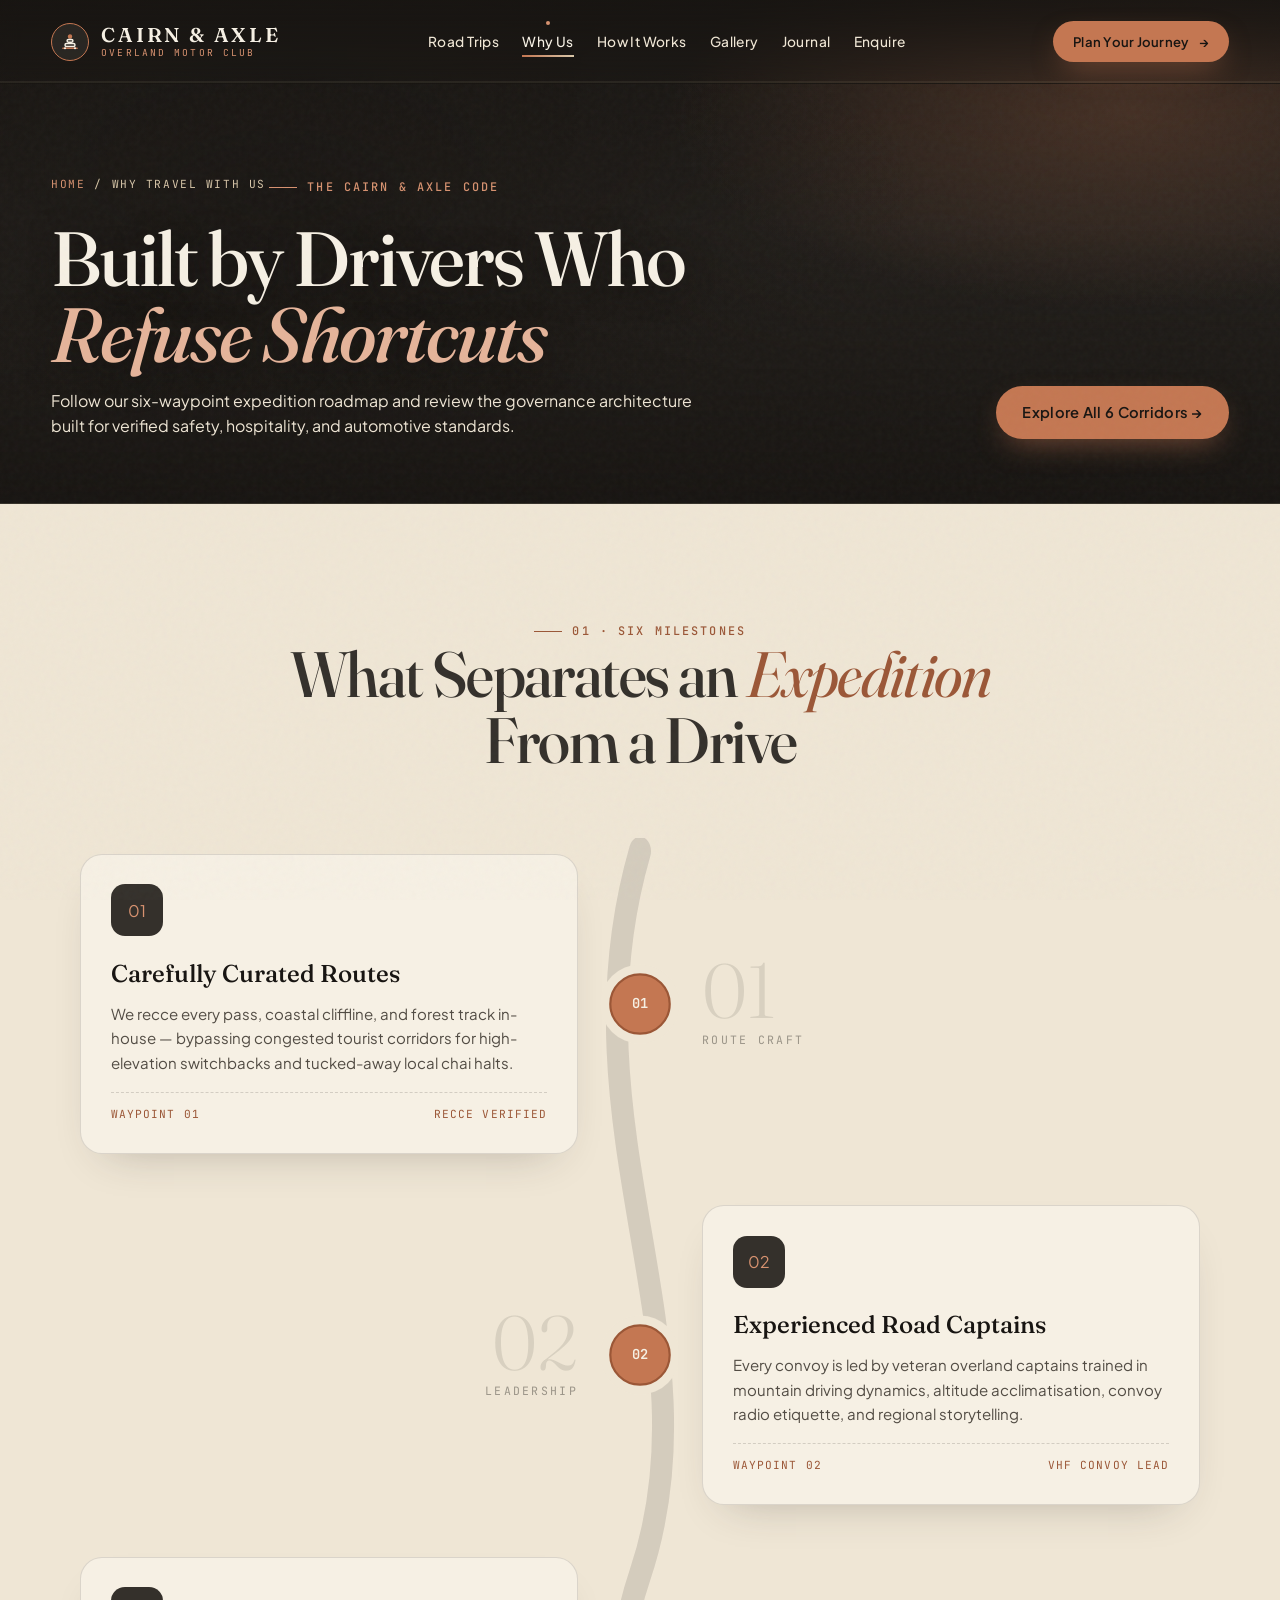
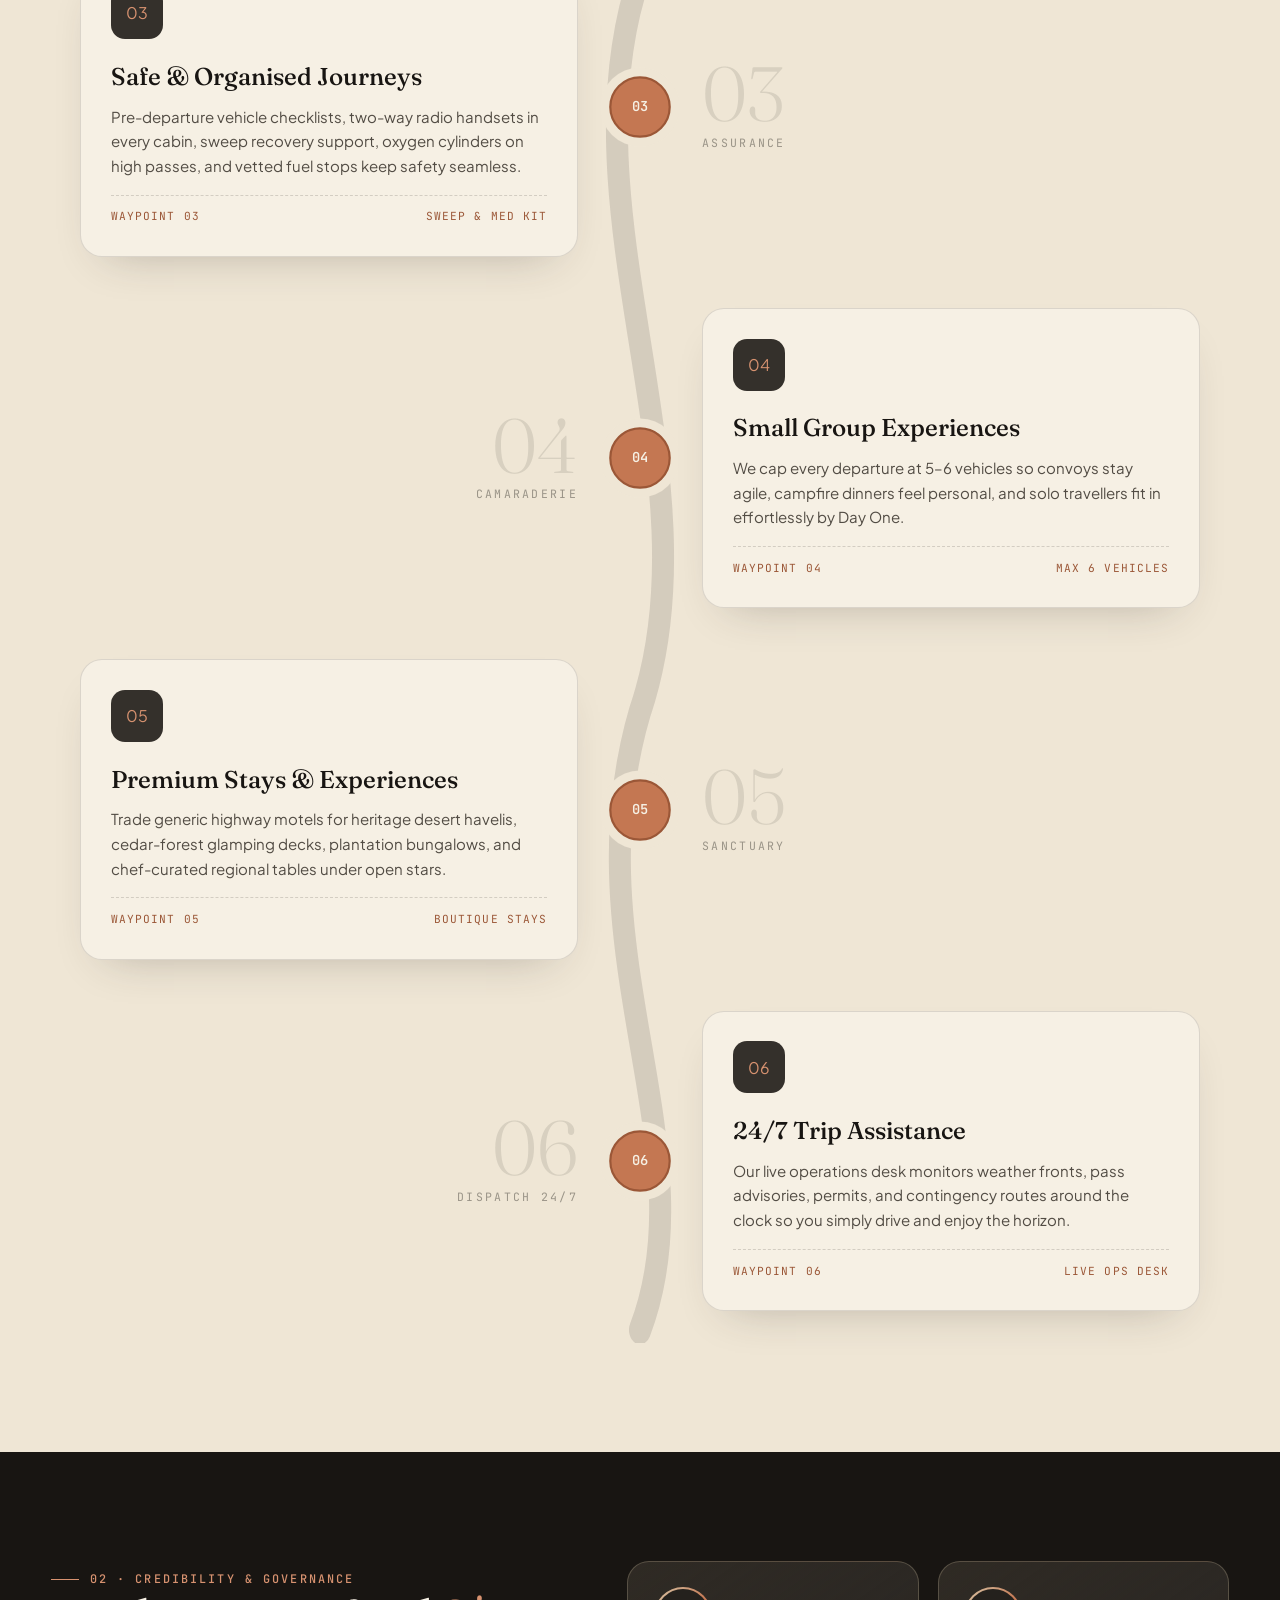
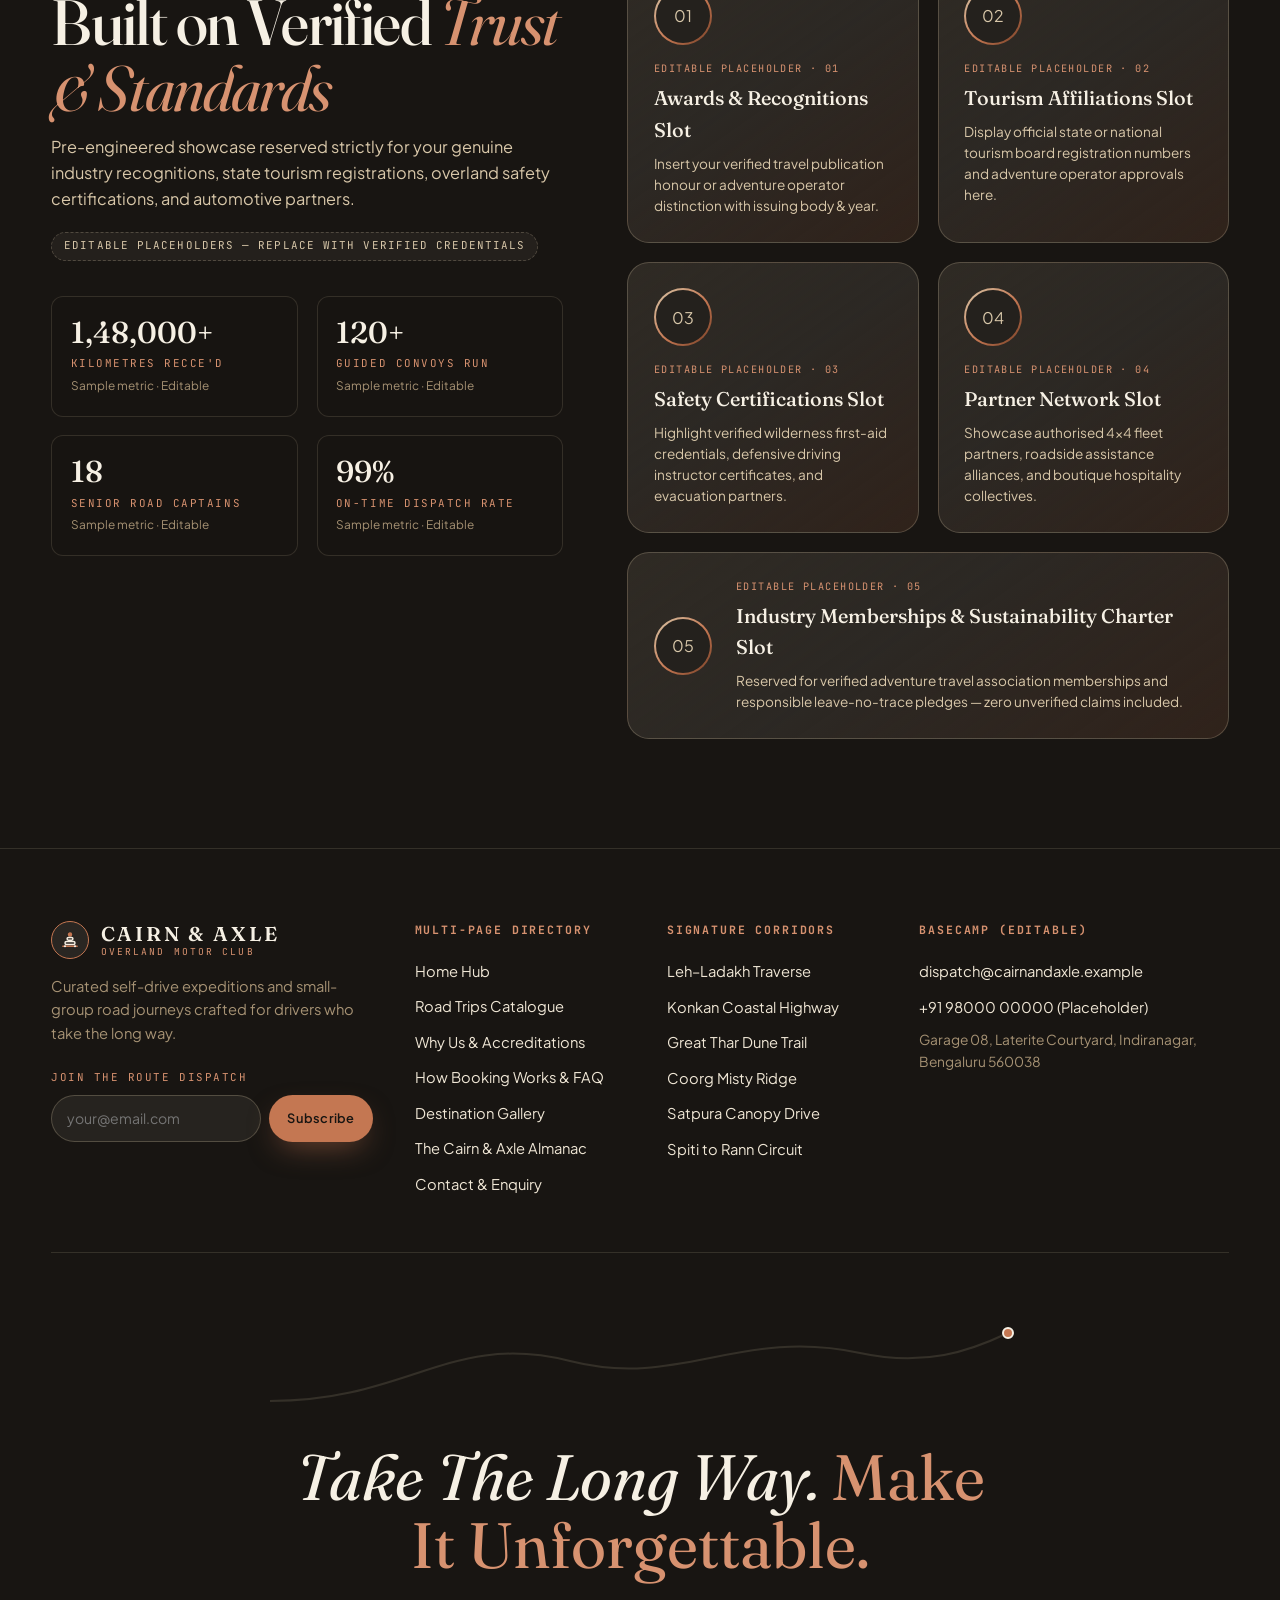
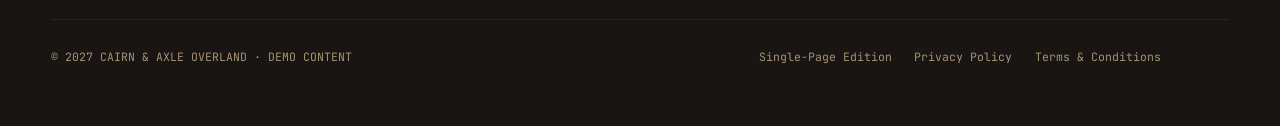
==== commit cf0743f8: "Remove Home link from primary navbar across all pages" ====
--- a/about.html
+++ b/about.html
@@ -21,7 +21,6 @@
       <a href="home.html" class="brand-logo"><span class="brand-mark" aria-hidden="true"><svg width="20" height="20" viewBox="0 0 24 24" fill="none" stroke="currentColor" stroke-width="1.75" stroke-linecap="round" stroke-linejoin="round"><circle cx="12" cy="5.5" r="1.8" fill="#C47752" stroke="#C47752"/><rect x="8.5" y="9" width="7" height="3.2" rx="1.6"/><rect x="6" y="13.8" width="12" height="3.6" rx="1.8"/><path d="M3.5 19.5h17" stroke="#C47752" stroke-width="2"/><circle cx="6" cy="19.5" r="1.3" fill="#F6F0E4" stroke="none"/><circle cx="18" cy="19.5" r="1.3" fill="#F6F0E4" stroke="none"/></svg></span><span class="brand-wordmark"><strong>CAIRN &amp; AXLE</strong><span>Overland Motor Club</span></span></a>
       <nav aria-label="Primary navigation">
         <ul class="nav-links">
-          <li><a href="home.html" class="nav-link">Home</a></li>
           <li><a href="trips.html" class="nav-link">Road Trips</a></li>
           <li><a href="about.html" class="nav-link is-active" aria-current="page">Why Us</a></li>
           <li><a href="how-it-works.html" class="nav-link">How It Works</a></li>
@@ -41,7 +40,6 @@
   <div class="mobile-drawer" id="mobileDrawer" aria-hidden="true">
     <nav aria-label="Mobile navigation">
       <ul class="mobile-nav-list">
-        <li><a href="home.html">Home <span>01</span></a></li>
         <li><a href="trips.html">Road Trips <span>02</span></a></li>
         <li><a href="about.html" aria-current="page">Why Us &amp; Accreditations <span>03</span></a></li>
         <li><a href="how-it-works.html">How It Works &amp; FAQ <span>04</span></a></li>
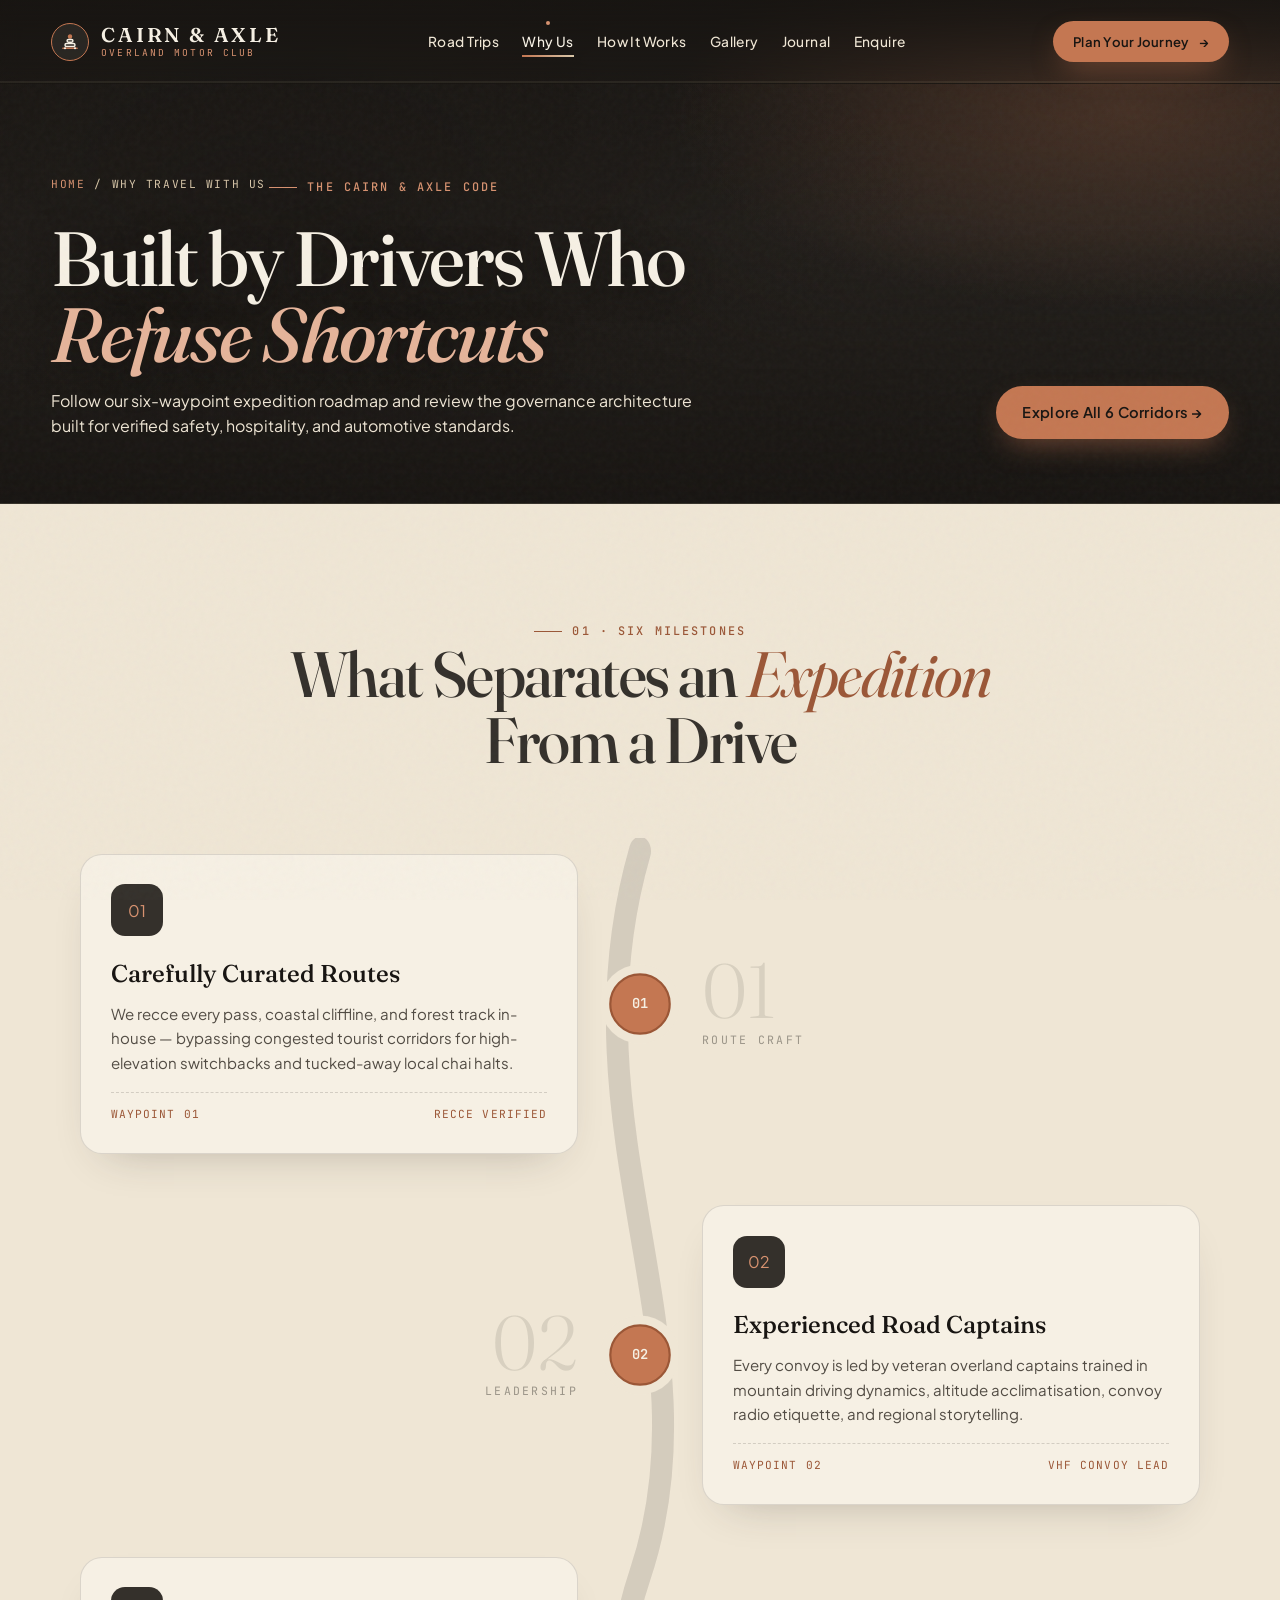
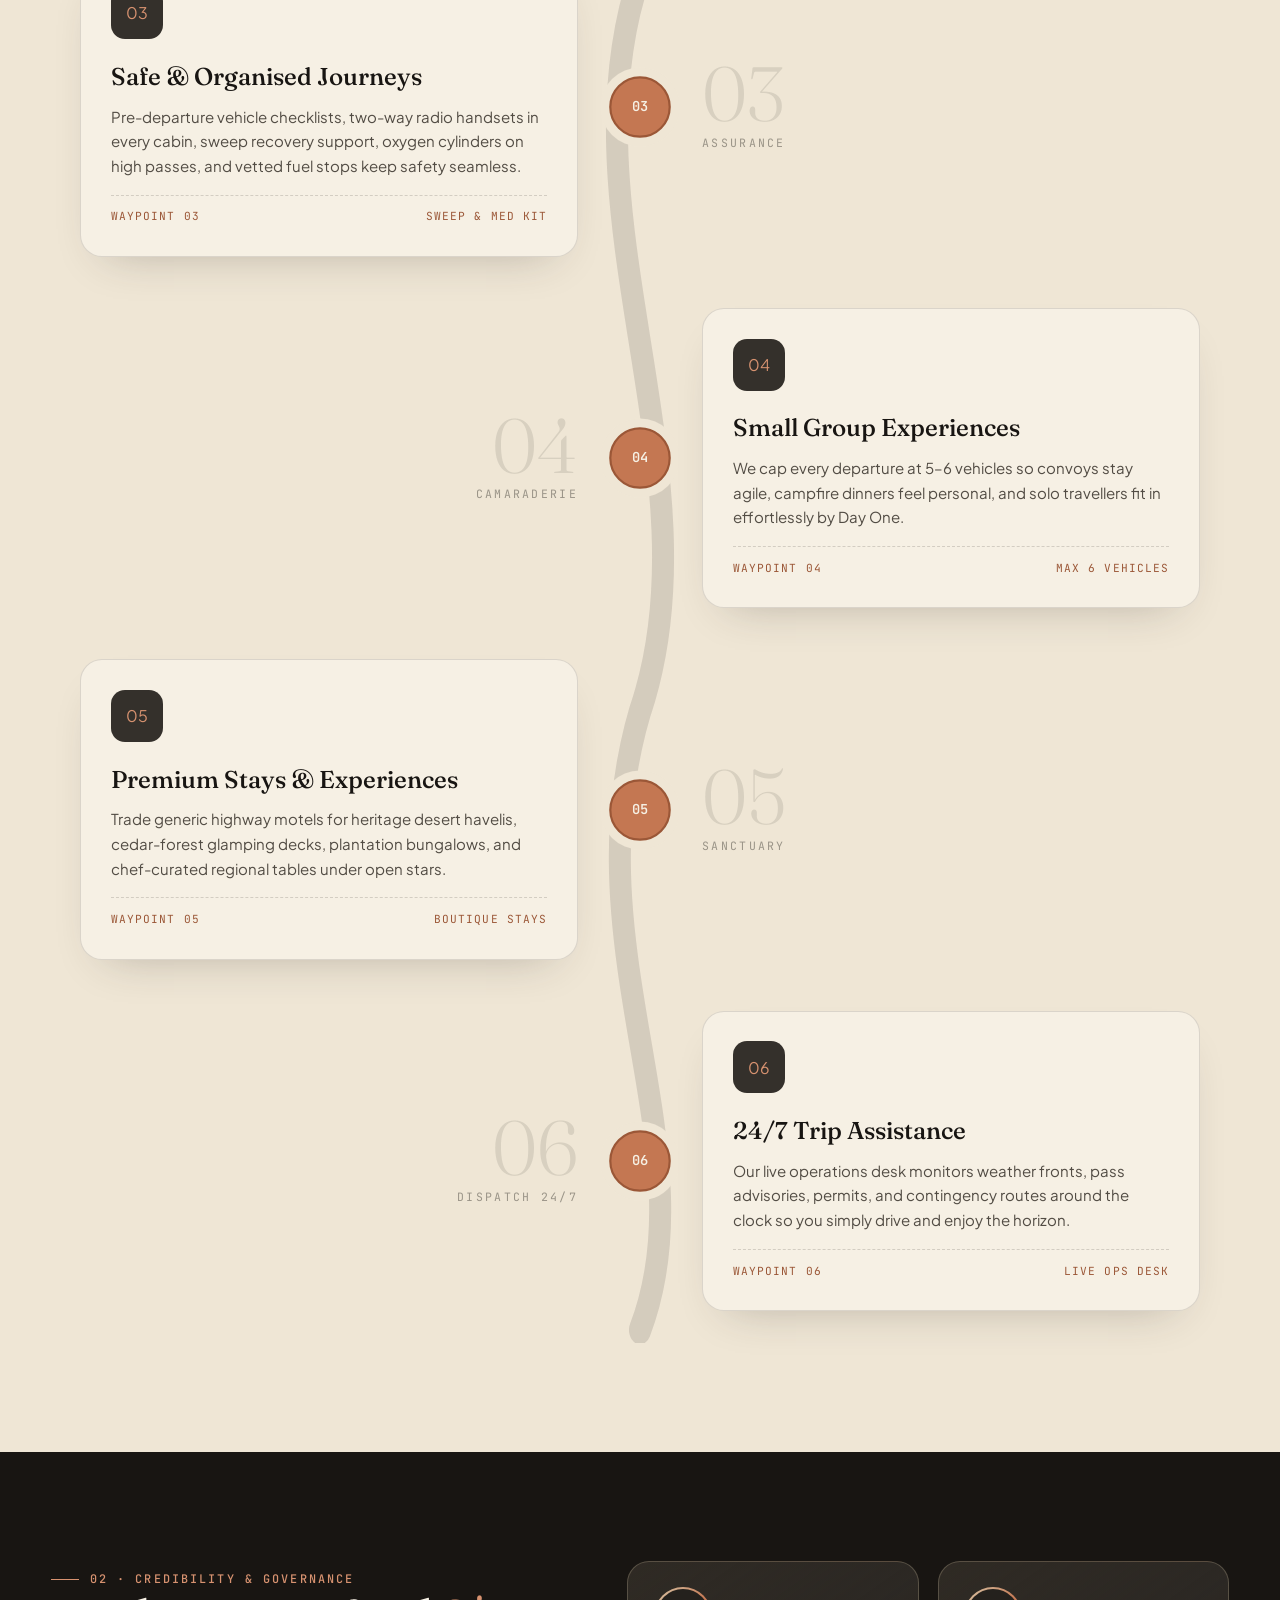
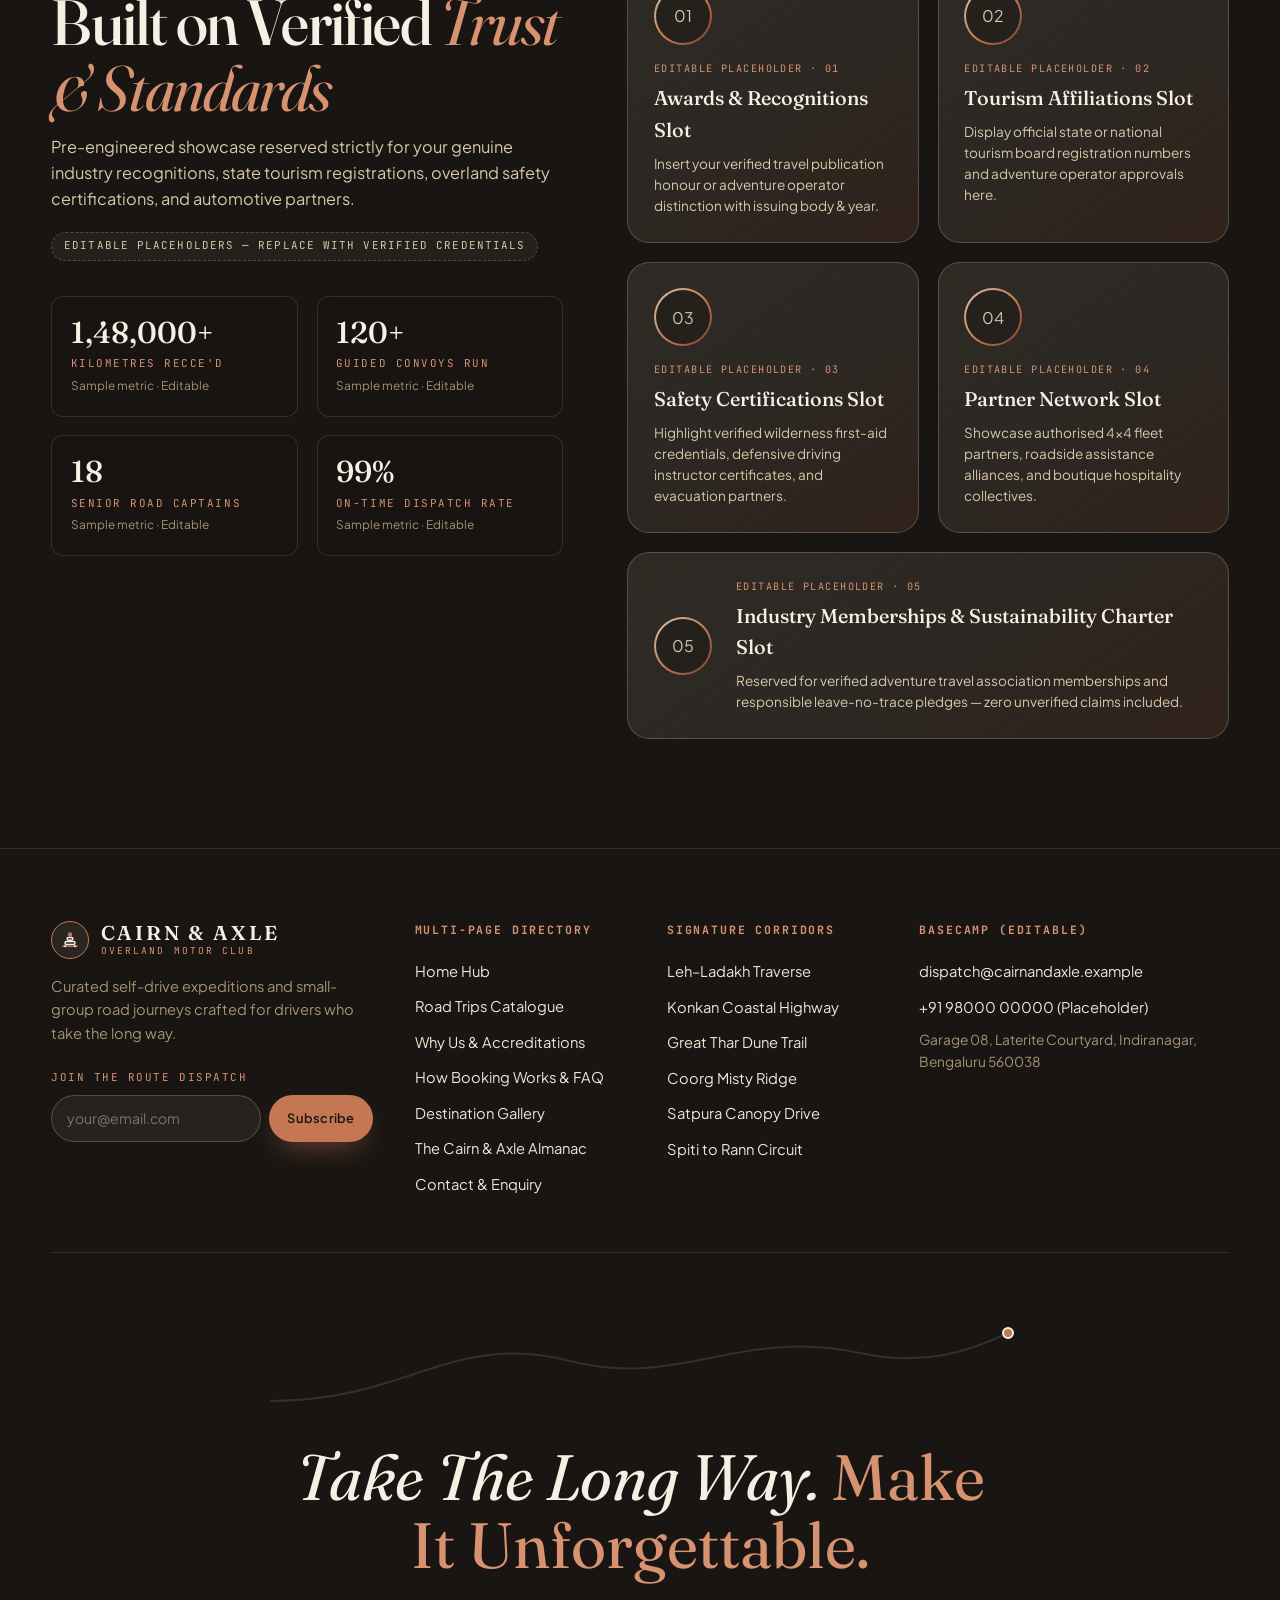
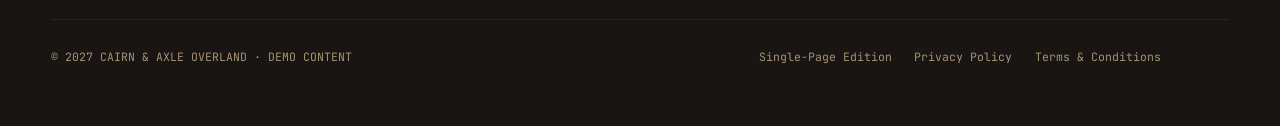
==== commit 45fe889c: "Rebrand index.html to Cairn & Axle and unify brand logo links" ====
--- a/about.html
+++ b/about.html
@@ -18,7 +18,7 @@
 
   <header class="site-header" id="siteHeader">
     <div class="nav-inner">
-      <a href="home.html" class="brand-logo"><span class="brand-mark" aria-hidden="true"><svg width="20" height="20" viewBox="0 0 24 24" fill="none" stroke="currentColor" stroke-width="1.75" stroke-linecap="round" stroke-linejoin="round"><circle cx="12" cy="5.5" r="1.8" fill="#C47752" stroke="#C47752"/><rect x="8.5" y="9" width="7" height="3.2" rx="1.6"/><rect x="6" y="13.8" width="12" height="3.6" rx="1.8"/><path d="M3.5 19.5h17" stroke="#C47752" stroke-width="2"/><circle cx="6" cy="19.5" r="1.3" fill="#F6F0E4" stroke="none"/><circle cx="18" cy="19.5" r="1.3" fill="#F6F0E4" stroke="none"/></svg></span><span class="brand-wordmark"><strong>CAIRN &amp; AXLE</strong><span>Overland Motor Club</span></span></a>
+      <a href="index.html" class="brand-logo"><span class="brand-mark" aria-hidden="true"><svg width="20" height="20" viewBox="0 0 24 24" fill="none" stroke="currentColor" stroke-width="1.75" stroke-linecap="round" stroke-linejoin="round"><circle cx="12" cy="5.5" r="1.8" fill="#C47752" stroke="#C47752"/><rect x="8.5" y="9" width="7" height="3.2" rx="1.6"/><rect x="6" y="13.8" width="12" height="3.6" rx="1.8"/><path d="M3.5 19.5h17" stroke="#C47752" stroke-width="2"/><circle cx="6" cy="19.5" r="1.3" fill="#F6F0E4" stroke="none"/><circle cx="18" cy="19.5" r="1.3" fill="#F6F0E4" stroke="none"/></svg></span><span class="brand-wordmark"><strong>CAIRN &amp; AXLE</strong><span>Overland Motor Club</span></span></a>
       <nav aria-label="Primary navigation">
         <ul class="nav-links">
           <li><a href="trips.html" class="nav-link">Road Trips</a></li>
@@ -59,7 +59,7 @@
       <div class="hero-scrim" aria-hidden="true"></div>
       <div class="container page-hero-grid">
         <div>
-          <nav class="breadcrumb" aria-label="Breadcrumb"><a href="home.html">Home</a> <span>/</span> <span>Why Travel With Us</span></nav>
+          <nav class="breadcrumb" aria-label="Breadcrumb"><a href="index.html">Home</a> <span>/</span> <span>Why Travel With Us</span></nav>
           <span class="eyebrow">The Cairn &amp; Axle Code</span>
           <h1 class="page-hero-title" id="about-hero-title" style="margin-top:0.55rem;">Built by Drivers Who <em>Refuse Shortcuts</em></h1>
           <p class="page-hero-desc">Follow our six-waypoint expedition roadmap and review the governance architecture built for verified safety, hospitality, and automotive standards.</p>
@@ -152,7 +152,7 @@
     <div class="container">
       <div class="footer-grid">
         <div class="footer-brand" data-slide="left">
-          <a href="home.html" class="brand-logo"><span class="brand-mark" aria-hidden="true"><svg width="20" height="20" viewBox="0 0 24 24" fill="none" stroke="currentColor" stroke-width="1.75" stroke-linecap="round" stroke-linejoin="round"><circle cx="12" cy="5.5" r="1.8" fill="#C47752" stroke="#C47752"/><rect x="8.5" y="9" width="7" height="3.2" rx="1.6"/><rect x="6" y="13.8" width="12" height="3.6" rx="1.8"/><path d="M3.5 19.5h17" stroke="#C47752" stroke-width="2"/><circle cx="6" cy="19.5" r="1.3" fill="#F6F0E4" stroke="none"/><circle cx="18" cy="19.5" r="1.3" fill="#F6F0E4" stroke="none"/></svg></span><span class="brand-wordmark"><strong>CAIRN &amp; AXLE</strong><span>Overland Motor Club</span></span></a>
+          <a href="index.html" class="brand-logo"><span class="brand-mark" aria-hidden="true"><svg width="20" height="20" viewBox="0 0 24 24" fill="none" stroke="currentColor" stroke-width="1.75" stroke-linecap="round" stroke-linejoin="round"><circle cx="12" cy="5.5" r="1.8" fill="#C47752" stroke="#C47752"/><rect x="8.5" y="9" width="7" height="3.2" rx="1.6"/><rect x="6" y="13.8" width="12" height="3.6" rx="1.8"/><path d="M3.5 19.5h17" stroke="#C47752" stroke-width="2"/><circle cx="6" cy="19.5" r="1.3" fill="#F6F0E4" stroke="none"/><circle cx="18" cy="19.5" r="1.3" fill="#F6F0E4" stroke="none"/></svg></span><span class="brand-wordmark"><strong>CAIRN &amp; AXLE</strong><span>Overland Motor Club</span></span></a>
           <p>Curated self-drive expeditions and small-group road journeys crafted for drivers who take the long way.</p>
           <form class="newsletter-form" id="newsletterForm" novalidate>
             <label for="nl-email" style="font-family:var(--font-mono);font-size:0.68rem;letter-spacing:0.14em;text-transform:uppercase;color:var(--terracotta-light);">Join The Route Dispatch</label>
